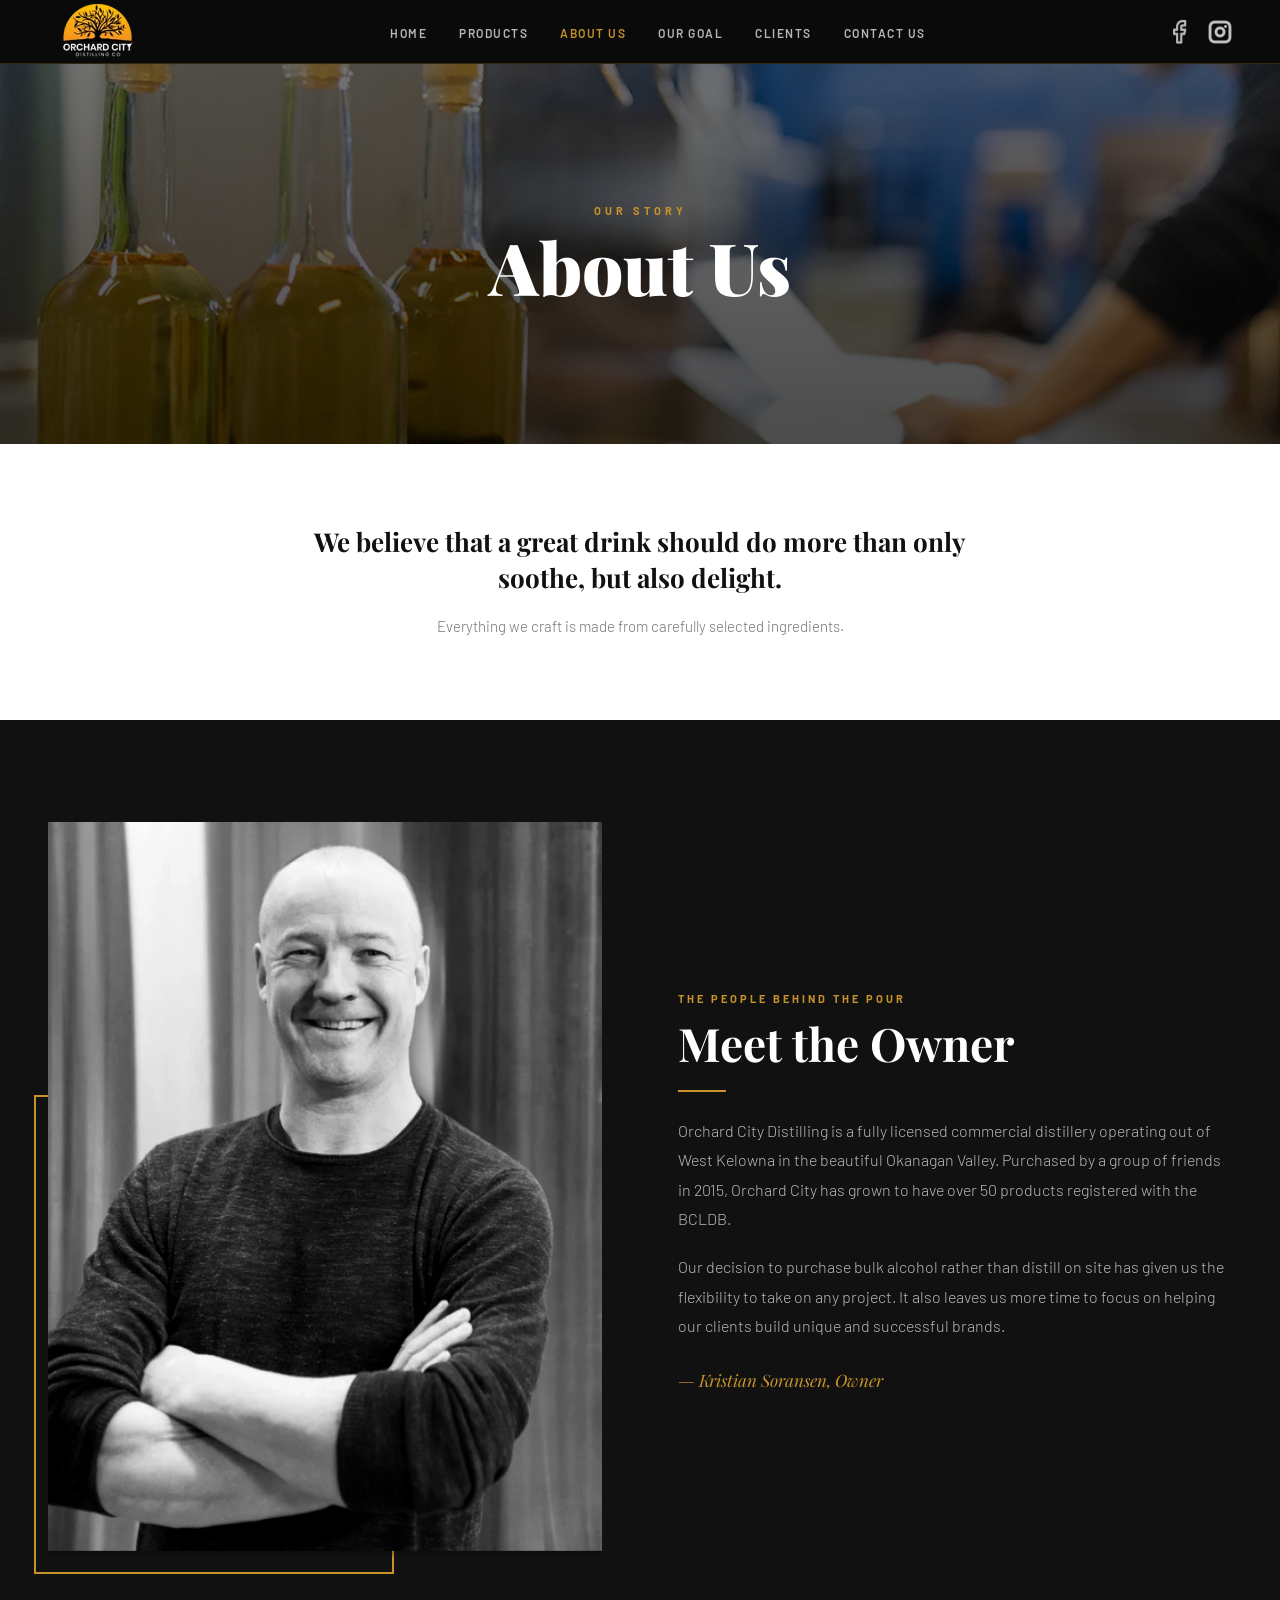
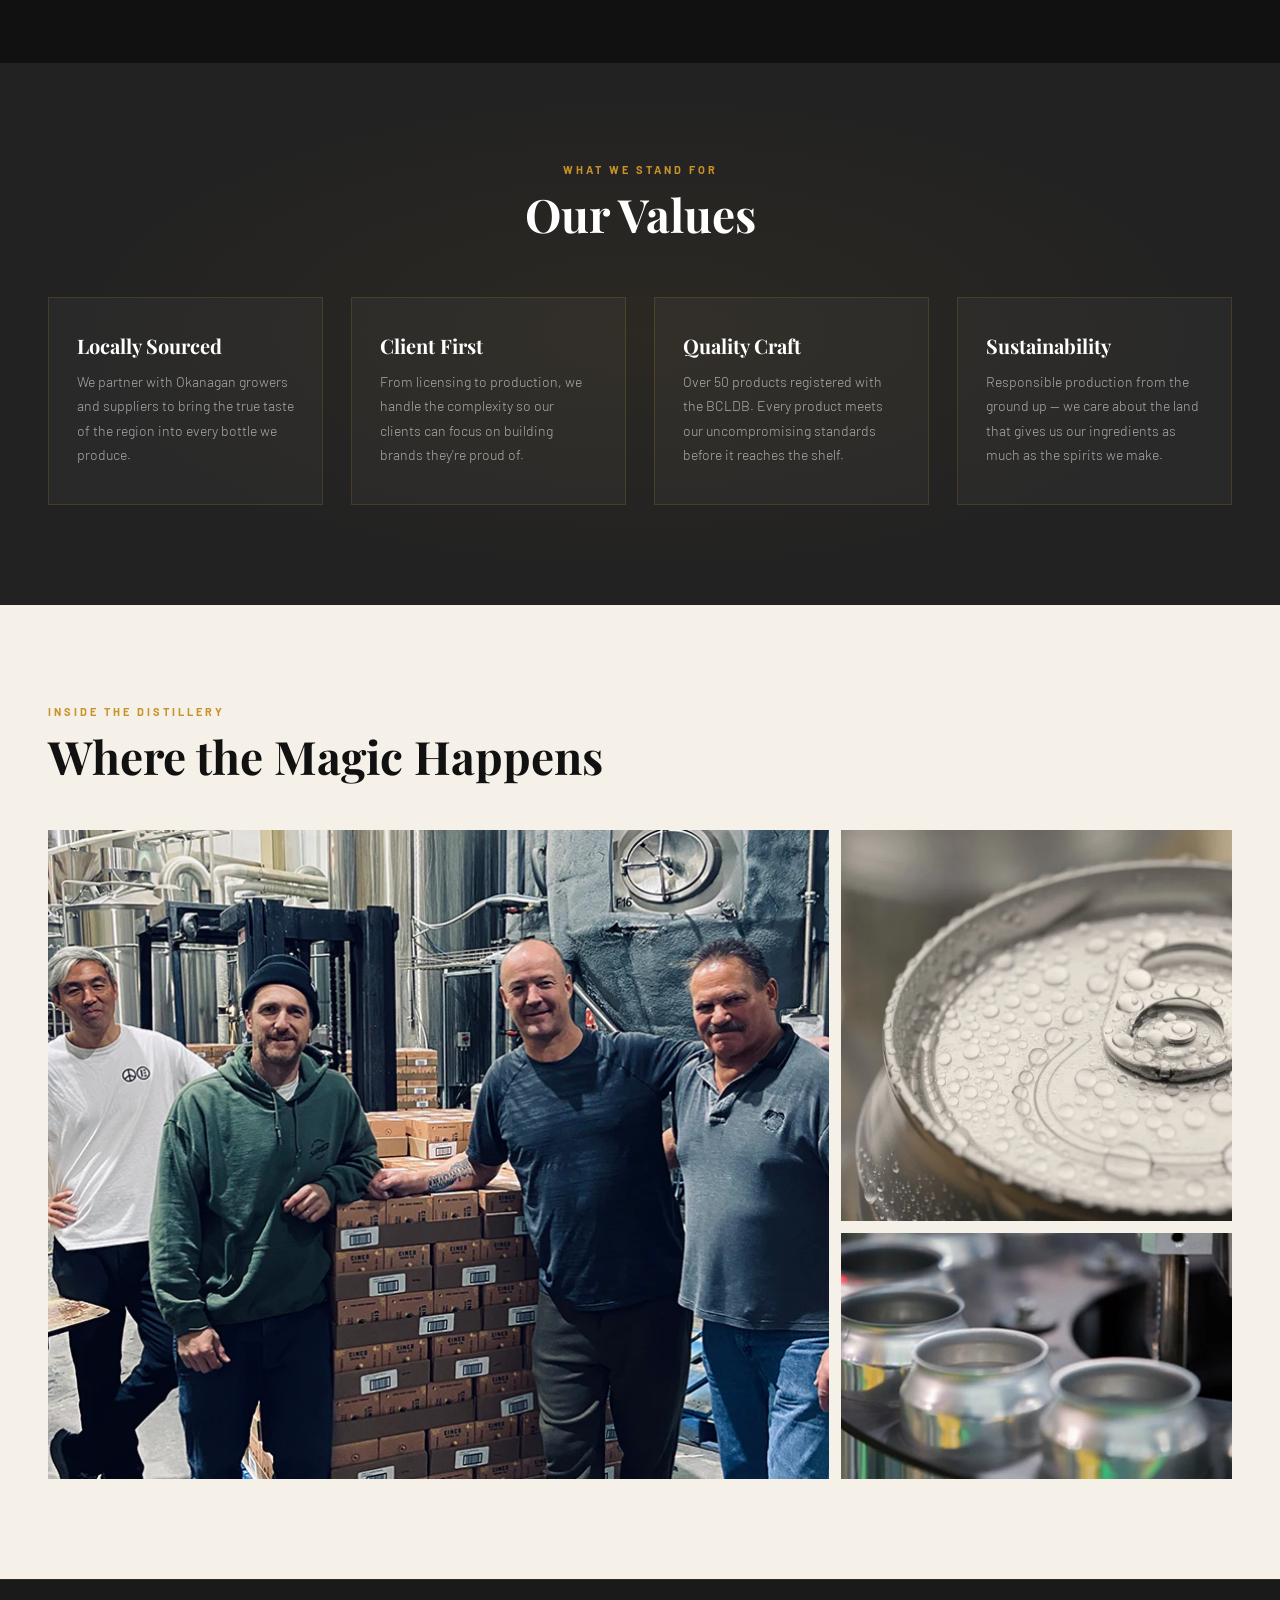
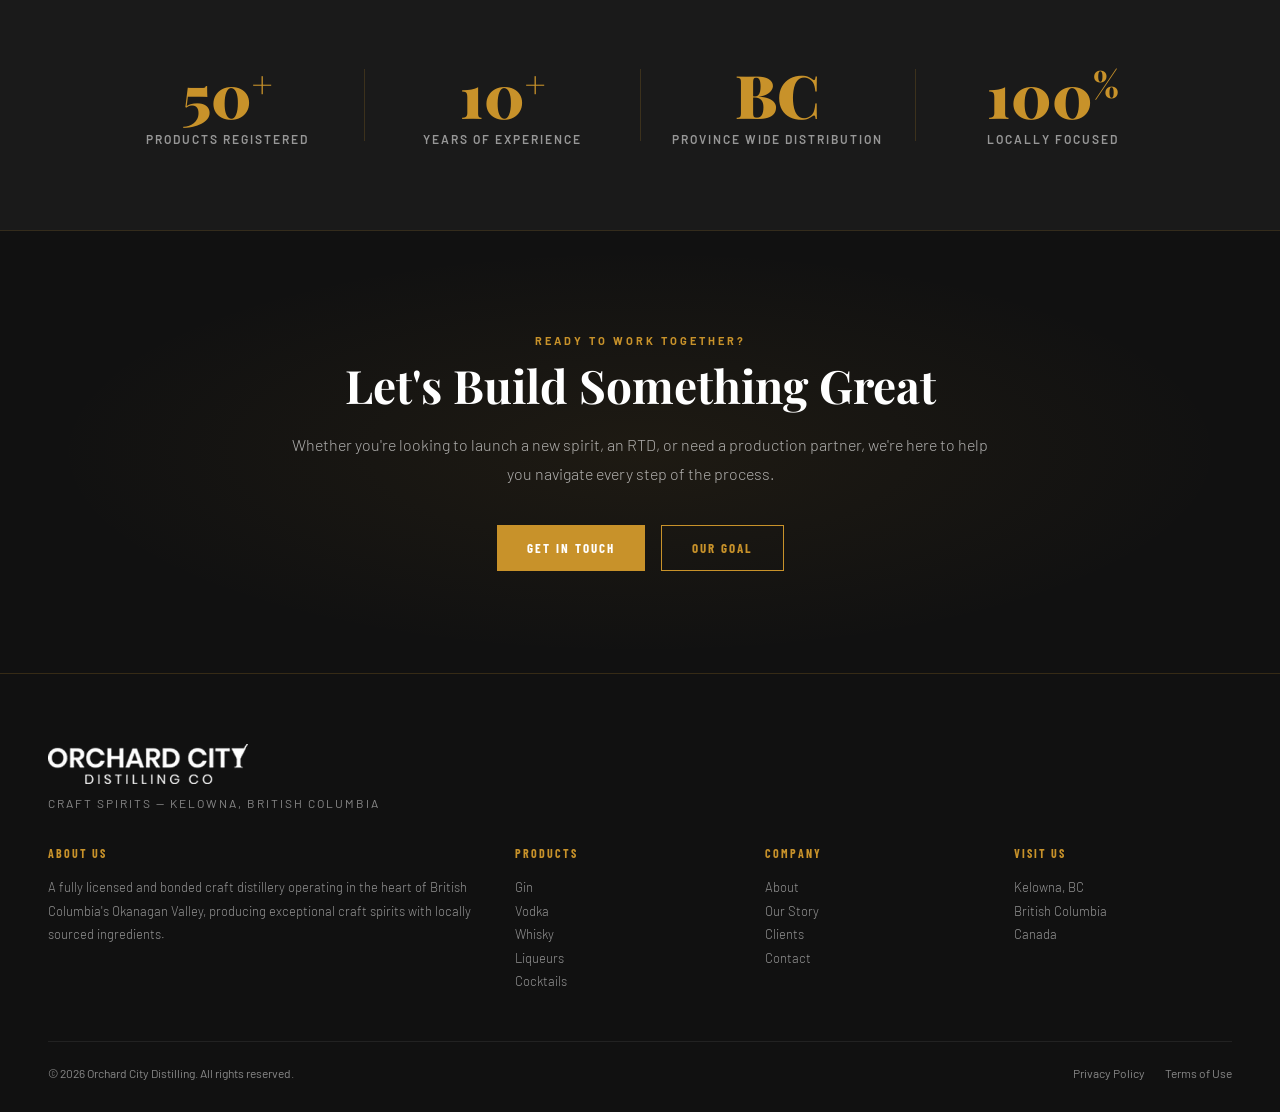
==== aboutus.html @ 1f55a6f0 "lots" ====
<!DOCTYPE html>
<html lang="en">
<head>
  <meta charset="UTF-8" />
  <meta name="viewport" content="width=device-width, initial-scale=1.0"/>
  <title>About Us — Orchard City Distilling</title>
  <link href="https://fonts.googleapis.com/css2?family=Playfair+Display:wght@700;900&family=Barlow:wght@300;400;500;600&family=Barlow+Condensed:wght@600;700&display=swap" rel="stylesheet"/>
  <link rel="stylesheet" href="assets/css/general.css" />
  <link rel="stylesheet" href="assets/css/aboutus.css" />
</head>
<body>

<!-- NAV -->
<nav id="mainNav">
  <a href="index.html" class="nav-logo">
    <img src="assets/images/logo.png" alt="Orchard City Distilling" class="nav-logo-icon"/>
  </a>
  <ul class="nav-links">
    <li><a href="index.html">Home</a></li>
    <li><a href="products.html">Products</a></li>
    <li><a class="current" href="aboutus.html">About Us</a></li>
    <li><a href="ourgoal.html">Our Goal</a></li>
    <li><a href="clients.html">Clients</a></li>
    <li><a href="contact.html">Contact Us</a></li>
  </ul>
  <div class="nav-icons">
    <a href="https://www.facebook.com/orchard.city.distilling11/" class="nav-social">
      <img src="assets/images/facebook.png" alt="Facebook"/>
    </a>
    <a href="https://www.instagram.com/orchardcity.distilling/" class="nav-social">
      <img src="assets/images/instagram.png" alt="Instagram"/>
    </a>
    <button class="hamburger" id="hamburger" aria-label="Menu">
      <span></span><span></span><span></span>
    </button>
  </div>
</nav>

<div class="mobile-menu" id="mobileMenu">
  <a href="index.html">Home</a>
  <a href="products.html">Products</a>
  <a class="current" href="aboutus.html">About Us</a>
  <a href="ourgoal.html">Our Goal</a>
  <a href="clients.html">Clients</a>
  <a href="contact.html">Contact Us</a>
</div>

<!-- ── PAGE HERO BANNER ── -->
<section class="page-hero">
  <div class="page-hero-bg">
    <!-- Replace src with your distillery/bottles background image -->
    <img src="assets/images/aboutus.png" alt="Orchard City Distilling"/>
  </div>
  <div class="page-hero-content">
    <span class="page-hero-tag">Our Story</span>
    <h1 class="page-hero-title">About Us</h1>
  </div>
</section>

<!-- ── INTRO TAGLINE ── -->
<section class="intro-strip">
  <div class="intro-inner reveal">
    <p class="intro-quote">We believe that a great drink should do more than only soothe, but also delight.</p>
    <p class="intro-sub">Everything we craft is made from carefully selected ingredients.</p>
  </div>
</section>

<!-- ── OWNER / STORY ── -->
<section class="owner-section">
  <div class="owner-inner">

    <div class="owner-img-wrap reveal">
      <!-- Replace src with owner/team photo (black & white works great) -->
      <img src="assets/images/kristian.png" alt="Kristian Soransen, Owner"/>
      <div class="owner-img-accent"></div>
    </div>

    <div class="owner-content reveal reveal-delay-1">
      <span class="section-tag">The People Behind the Pour</span>
      <h2 class="section-title light">Meet the Owner</h2>
      <div class="gold-rule"></div>
      <p class="owner-body">
        Orchard City Distilling is a fully licensed commercial distillery operating out of West Kelowna in the beautiful Okanagan Valley. Purchased by a group of friends in 2015, Orchard City has grown to have over 50 products registered with the BCLDB.
      </p>
      <p class="owner-body">
        Our decision to purchase bulk alcohol rather than distill on site has given us the flexibility to take on any project. It also leaves us more time to focus on helping our clients build unique and successful brands.
      </p>
      <p class="owner-sig">— Kristian Soransen, Owner</p>
    </div>

  </div>
</section>

<!-- ── VALUES STRIP ── -->
<section class="values-section">
  <div class="values-inner">
    <div class="values-header reveal">
      <span class="section-tag" style="text-align:center;display:block;">What We Stand For</span>
      <h2 class="section-title light" style="text-align:center;">Our Values</h2>
    </div>
    <div class="values-grid">

      <div class="value-card reveal">
        <h3 class="value-title">Locally Sourced</h3>
        <p class="value-body">We partner with Okanagan growers and suppliers to bring the true taste of the region into every bottle we produce.</p>
      </div>

      <div class="value-card reveal reveal-delay-1">
        <h3 class="value-title">Client First</h3>
        <p class="value-body">From licensing to production, we handle the complexity so our clients can focus on building brands they're proud of.</p>
      </div>

      <div class="value-card reveal reveal-delay-2">
        <h3 class="value-title">Quality Craft</h3>
        <p class="value-body">Over 50 products registered with the BCLDB. Every product meets our uncompromising standards before it reaches the shelf.</p>
      </div>

      <div class="value-card reveal reveal-delay-3">
        <h3 class="value-title">Sustainability</h3>
        <p class="value-body">Responsible production from the ground up — we care about the land that gives us our ingredients as much as the spirits we make.</p>
      </div>

    </div>
  </div>
</section>

<!-- ── DISTILLERY IMAGES ── -->
<section class="gallery-section">
  <div class="gallery-inner">
    <div class="gallery-header reveal">
      <span class="section-tag">Inside the Distillery</span>
      <h2 class="section-title dark">Where the Magic Happens</h2>
    </div>
    <div class="gallery-grid">
      <!-- Replace each src="" with your distillery photos -->
      <div class="gallery-item gallery-item--wide reveal">
        <img src="assets/images/group.png" alt="Distillery interior"/>
      </div>
      <div class="gallery-item reveal reveal-delay-1">
        <img src="assets/images/canwater.png" alt="Craft spirits production"/>
      </div>
      <div class="gallery-item reveal reveal-delay-2">
        <img src="assets/images/cans.png" alt="Okanagan ingredients"/>
      </div>
    </div>
  </div>
</section>

<!-- ── STATS BAR ── -->
<section class="stats-bar">
  <div class="stats-bar-inner">
    <div class="stat-block reveal">
      <span class="stat-num">50<span class="stat-plus">+</span></span>
      <span class="stat-label">Products Registered</span>
    </div>
    <div class="stat-divider"></div>
    <div class="stat-block reveal reveal-delay-1">
      <span class="stat-num">10<span class="stat-plus">+</span></span>
      <span class="stat-label">Years of Experience</span>
    </div>
    <div class="stat-divider"></div>
    <div class="stat-block reveal reveal-delay-2">
      <span class="stat-num">BC</span>
      <span class="stat-label">Province Wide Distribution</span>
    </div>
    <div class="stat-divider"></div>
    <div class="stat-block reveal reveal-delay-3">
      <span class="stat-num">100<span class="stat-plus">%</span></span>
      <span class="stat-label">Locally Focused</span>
    </div>
  </div>
</section>

<!-- ── CTA ── -->
<section class="about-cta">
  <div class="about-cta-inner reveal">
    <span class="section-tag" style="text-align:center;display:block;">Ready to Work Together?</span>
    <h2 class="section-title light" style="text-align:center;">Let's Build Something Great</h2>
    <p class="cta-body">Whether you're looking to launch a new spirit, an RTD, or need a production partner, we're here to help you navigate every step of the process.</p>
    <div class="cta-buttons">
      <a href="contact.html" class="btn btn-gold">Get In Touch</a>
      <a href="ourgoal.html" class="btn btn-outline">Our Goal</a>
    </div>
  </div>
</section>

<!-- FOOTER -->
<footer>
  <div class="footer-inner">
    <div class="footer-logo-wrap">
      <img src="assets/images/footerlogo.png" alt="Orchard City Distilling" class="footer-logo"/>
    </div>
    <div class="footer-tagline">Craft Spirits — Kelowna, British Columbia</div>
    <div class="footer-grid">
      <div class="footer-col">
        <h4>About Us</h4>
        <p>A fully licensed and bonded craft distillery operating in the heart of British Columbia's Okanagan Valley, producing exceptional craft spirits with locally sourced ingredients.</p>
      </div>
      <div class="footer-col">
        <h4>Products</h4>
        <a href="#">Gin</a>
        <a href="#">Vodka</a>
        <a href="#">Whisky</a>
        <a href="#">Liqueurs</a>
        <a href="#">Cocktails</a>
      </div>
      <div class="footer-col">
        <h4>Company</h4>
        <a href="aboutus.html">About</a>
        <a href="ourgoal.html">Our Story</a>
        <a href="clients.html">Clients</a>
        <a href="contact.html">Contact</a>
      </div>
      <div class="footer-col">
        <h4>Visit Us</h4>
        <p>Kelowna, BC<br>British Columbia<br>Canada</p>
      </div>
    </div>
    <div class="footer-bottom">
      <p>&copy; 2026 Orchard City Distilling. All rights reserved.</p>
      <div class="footer-bottom-links">
        <a href="#">Privacy Policy</a>
        <a href="#">Terms of Use</a>
      </div>
    </div>
  </div>
</footer>

<script src="assets/js/general.js"></script>
</body>
</html>
---- assets/css/general.css ----
/* ===========================================
   global.css
   Shared nav, footer, and base styles.
   Include on every page alongside the
   page-specific stylesheet.
=========================================== */

*, *::before, *::after { box-sizing: border-box; margin: 0; padding: 0; }

:root {
  --gold: #C8922A;
  --gold-light: #E2A83C;
  --dark: #111111;
  --dark2: #1a1a1a;
  --dark3: #222222;
  --off-white: #f5f0e8;
  --white: #ffffff;
  --text-muted: #888;
  --nav-h: 64px;
}



html { scroll-behavior: smooth; }

body {
  font-family: 'Barlow', sans-serif;
  background: var(--dark);
  color: var(--white);
  overflow-x: hidden;
}

/* ─────────────────────────────────────────
   NAV
───────────────────────────────────────── */

nav {
  position: fixed;
  top: 0; left: 0; right: 0;
  z-index: 1000;
  height: var(--nav-h);
  background: transparent;
  backdrop-filter: blur(0px);
  -webkit-backdrop-filter: blur(0px);
  border-bottom: 1px solid transparent;
  display: flex;
  align-items: center;
  justify-content: space-between;
  padding: 0 clamp(16px, 4vw, 48px);
  transition: background 0.4s ease, border-color 0.4s ease, backdrop-filter 0.4s ease;
}

nav.scrolled {
  background: rgba(10, 10, 10, 1);
  backdrop-filter: blur(10px);
  -webkit-backdrop-filter: blur(10px);
  border-bottom: 1px solid rgba(200, 146, 42, 0.2);
}

/* Nav gets frosted glass when menu is open (on hero) */
nav.menu-open:not(.scrolled) {
  background: rgba(10, 10, 10, 0.55);
  backdrop-filter: blur(12px);
  -webkit-backdrop-filter: blur(12px);
  border-bottom: 1px solid rgba(200, 146, 42, 0.15);
}

.nav-logo {
  display: flex;
  align-items: center;
  text-decoration: none;
  flex-shrink: 0;
}

.nav-logo-icon {
  width: clamp(60px, 10vw, 100px);
  height: auto;
  display: block;
  object-fit: contain;
}

.nav-links {
  display: flex;
  align-items: center;
  gap: clamp(14px, 2.5vw, 36px);
  list-style: none;
}

.nav-links a {
  text-decoration: none;
  color: rgba(255, 255, 255, 0.7);
  font-size: clamp(10px, 1.1vw, 12px);
  font-weight: 600;
  letter-spacing: 1.5px;
  text-transform: uppercase;
  transition: color 0.2s;
  white-space: nowrap;
}



.nav-links a:hover { color: var(--gold); }

.nav-links .current{
  color: #f3b137;
}

.mobile-menu .current{
  color: #f3b137;
}




.nav-icons {
  display: flex;
  align-items: center;
  gap: clamp(8px, 1.5vw, 16px);
  flex-shrink: 0;
}

.nav-social img {
  width: clamp(18px, 2.5vw, 24px);
  height: clamp(18px, 2.5vw, 24px);
  object-fit: contain;
  display: block;
  opacity: 0.75;
  transition: opacity 0.2s;
}

.nav-social:hover img { opacity: 1; }

.hamburger {
  display: none;
  flex-direction: column;
  gap: 5px;
  background: none;
  border: none;
  cursor: pointer;
  padding: 4px;
}

.hamburger span {
  display: block;
  width: 24px;
  height: 2px;
  background: var(--white);
  transition: transform 0.3s ease, opacity 0.3s ease;
  transform-origin: center;
}

/* Animate hamburger → X when menu is open */
.hamburger.open span:nth-child(1) { transform: translateY(7px) rotate(45deg); }
.hamburger.open span:nth-child(2) { opacity: 0; transform: scaleX(0); }
.hamburger.open span:nth-child(3) { transform: translateY(-7px) rotate(-45deg); }


/* ─────────────────────────────────────────
   MOBILE MENU
───────────────────────────────────────── */
.mobile-menu {
  display: none;
  position: fixed;
  top: var(--nav-h);
  left: 0; right: 0;
  background: rgba(10, 10, 10, 0.45);
  backdrop-filter: blur(12px);
  -webkit-backdrop-filter: blur(12px);
  padding: 20px 24px;
  z-index: 999;
  border-bottom: 1px solid rgba(200, 146, 42, 0.15);
  flex-direction: column;
  gap: 4px;
  transition: background 0.4s ease, border-color 0.4s ease;
}

.mobile-menu.open { display: flex; }

.mobile-menu.scrolled {
  background: rgba(10, 10, 10, 0.97);
  border-bottom: 1px solid rgba(200, 146, 42, 0.2);
}

.mobile-menu a {
  text-decoration: none;
  color: rgba(255, 255, 255, 0.85);
  font-size: 13px;
  font-weight: 600;
  letter-spacing: 1.8px;
  text-transform: uppercase;
  padding: 12px 0;
  border-bottom: 1px solid rgba(255, 255, 255, 0.07);
  transition: color 0.2s;
}

.mobile-menu a:last-child { border-bottom: none; }
.mobile-menu a:hover { color: var(--gold); }

/* ─────────────────────────────────────────
   FOOTER
───────────────────────────────────────── */
footer {
  background: var(--dark);
  border-top: 1px solid rgba(200, 146, 42, 0.2);
  padding: clamp(40px, 6vw, 70px) clamp(16px, 4vw, 48px) clamp(20px, 3vw, 32px);
}

.footer-inner {
  max-width: 1200px;
  margin: 0 auto;
}

.footer-logo-wrap {
  margin-bottom: 12px;
}

.footer-logo {
  width: clamp(100px, 18vw, 200px);
  height: auto;
  object-fit: contain;
  display: block;
  filter: brightness(1.1);
}

.footer-tagline {
  font-size: 12px;
  color: var(--text-muted);
  letter-spacing: 2px;
  text-transform: uppercase;
  margin-bottom: 36px;
}

.footer-grid {
  display: grid;
  grid-template-columns: 2fr 1fr 1fr 1fr;
  gap: 32px;
  margin-bottom: 48px;
}

.footer-col h4 {
  font-family: 'Barlow Condensed', sans-serif;
  font-size: 12px;
  font-weight: 700;
  letter-spacing: 2px;
  text-transform: uppercase;
  color: var(--gold);
  margin-bottom: 16px;
}

.footer-col p,
.footer-col a {
  font-size: 13px;
  font-weight: 300;
  color: rgba(255, 255, 255, 0.55);
  line-height: 1.8;
  text-decoration: none;
  display: block;
  transition: color 0.2s;
}

.footer-col a:hover { color: var(--gold); }

.footer-bottom {
  border-top: 1px solid rgba(255, 255, 255, 0.07);
  padding-top: 24px;
  display: flex;
  align-items: center;
  justify-content: space-between;
  gap: 16px;
  flex-wrap: wrap;
}

.footer-bottom p {
  font-size: 12px;
  color: var(--text-muted);
}

.footer-bottom-links {
  display: flex;
  gap: 20px;
}

.footer-bottom-links a {
  font-size: 12px;
  color: var(--text-muted);
  text-decoration: none;
  transition: color 0.2s;
}

.footer-bottom-links a:hover { color: var(--gold); }

/* ─────────────────────────────────────────
   RESPONSIVE — NAV & FOOTER
───────────────────────────────────────── */
@media (max-width: 900px) {
  .nav-links  { display: none; }
  .hamburger  { display: flex; }
  .footer-grid { grid-template-columns: 1fr 1fr; }
}

@media (max-width: 600px) {
  .footer-grid { grid-template-columns: 1fr; }
  .footer-bottom {
    flex-direction: column;
    align-items: flex-start;
    gap: 10px;
  }
}

@media (max-width: 380px) {
  :root { --nav-h: 56px; }
}
---- assets/css/aboutus.css ----
/* ===========================================
   aboutus.css
   Styles specific to the About Us page.
   Requires global.css to be loaded first.
=========================================== */

/* ─────────────────────────────────────────
   SHARED UTILITIES (reused across pages)
───────────────────────────────────────── */
.section-tag {
  font-size: 11px;
  font-weight: 700;
  letter-spacing: 3px;
  text-transform: uppercase;
  color: var(--gold);
  margin-bottom: 12px;
  display: block;
}

.section-title {
  font-family: 'Playfair Display', serif;
  font-size: clamp(28px, 4vw, 46px);
  font-weight: 700;
  line-height: 1.15;
  margin-bottom: 20px;
}

.section-title.light { color: var(--white); }
.section-title.dark  { color: var(--dark); }

.gold-rule {
  width: 48px;
  height: 2px;
  background: var(--gold);
  margin-bottom: 24px;
}

.btn {
  display: inline-flex;
  align-items: center;
  gap: 10px;
  padding: clamp(11px, 1.5vw, 14px) clamp(20px, 3vw, 30px);
  font-family: 'Barlow Condensed', sans-serif;
  font-size: clamp(11px, 1.3vw, 13px);
  font-weight: 700;
  letter-spacing: 2px;
  text-transform: uppercase;
  text-decoration: none;
  cursor: pointer;
  border: none;
  transition: all 0.25s;
  white-space: nowrap;
}

.btn-gold {
  background: var(--gold);
  color: var(--white);
}

.btn-gold:hover {
  background: var(--gold-light);
  transform: translateY(-2px);
  box-shadow: 0 8px 24px rgba(200, 146, 42, 0.35);
}

.btn-outline {
  background: transparent;
  color: var(--gold);
  border: 1.5px solid var(--gold);
}

.btn-outline:hover {
  background: var(--gold);
  color: var(--dark);
}

/* ─────────────────────────────────────────
   REVEAL ANIMATION
───────────────────────────────────────── */
.reveal {
  opacity: 0;
  transform: translateY(28px);
  transition: opacity 0.65s ease, transform 0.65s ease;
}

.reveal.visible {
  opacity: 1;
  transform: none;
}

.reveal-delay-1 { transition-delay: 0.1s; }
.reveal-delay-2 { transition-delay: 0.2s; }
.reveal-delay-3 { transition-delay: 0.3s; }

/* ─────────────────────────────────────────
   NAV ACTIVE STATE (inner pages are solid)
───────────────────────────────────────── */
.nav-links a.current {
  color: var(--gold);
}

/* ─────────────────────────────────────────
   PAGE HERO BANNER
───────────────────────────────────────── */
.page-hero {
  position: relative;
  height: clamp(220px, 30vw, 380px);
  margin-top: var(--nav-h);
  overflow: hidden;
  display: flex;
  align-items: center;
  justify-content: center;
  background: var(--dark2);
}

.page-hero-bg {
  position: absolute;
  inset: 0;
}

.page-hero-bg img {
  width: 100%;
  height: 100%;
  object-fit: cover;
  object-position: center;
  display: block;
}

/* Dark overlay — matches hero aesthetic on index */
.page-hero-bg::after {
  content: '';
  position: absolute;
  inset: 0;
  background: linear-gradient(
    180deg,
    rgba(0, 0, 0, 0.55) 0%,
    rgba(0, 0, 0, 0.70) 100%
  );
}

.page-hero-content {
  position: relative;
  z-index: 2;
  text-align: center;
  padding: 0 clamp(16px, 4vw, 48px);
}

.page-hero-tag {
  display: block;
  font-size: 11px;
  font-weight: 700;
  letter-spacing: 4px;
  text-transform: uppercase;
  color: var(--gold);
  margin-bottom: 12px;
}

.page-hero-title {
  font-family: 'Playfair Display', serif;
  font-size: clamp(36px, 6vw, 72px);
  font-weight: 900;
  color: var(--white);
  line-height: 1.05;
}

/* ─────────────────────────────────────────
   INTRO STRIP
───────────────────────────────────────── */
.intro-strip {
  background: var(--white);
  padding: clamp(48px, 7vw, 80px) clamp(16px, 4vw, 48px);
}

.intro-inner {
  max-width: 720px;
  margin: 0 auto;
  text-align: center;
}

.intro-quote {
  font-family: 'Playfair Display', serif;
  font-size: clamp(18px, 2.5vw, 26px);
  font-weight: 700;
  color: var(--dark);
  line-height: 1.4;
  margin-bottom: 16px;
}

.intro-sub {
  font-size: clamp(13px, 1.5vw, 15px);
  font-weight: 300;
  color: rgba(0, 0, 0, 0.55);
  line-height: 1.8;
}

/* ─────────────────────────────────────────
   OWNER / STORY SECTION
───────────────────────────────────────── */
.owner-section {
  background: var(--dark);
  padding: clamp(60px, 8vw, 110px) clamp(16px, 4vw, 48px);
}

.owner-inner {
  max-width: 1200px;
  margin: 0 auto;
  display: grid;
  grid-template-columns: 1fr 1fr;
  gap: clamp(40px, 6vw, 100px);
  align-items: center;
}

/* Image with decorative gold offset border */
.owner-img-wrap {
  position: relative;
}

.owner-img-wrap img {
  width: 100%;
  aspect-ratio: 3 / 4;
  object-fit: cover;
  object-position: top center;
  display: block;
  /* Subtle desaturation to match the B&W reference */
  filter: grayscale(30%) contrast(1.05);
  position: relative;
  z-index: 1;
}

/* Gold decorative border offset behind image */
.owner-img-accent {
  position: absolute;
  bottom: -14px;
  left: -14px;
  width: 65%;
  height: 65%;
  border: 2px solid var(--gold);
  z-index: 0;
}

.owner-content {
  color: var(--white);
}

.owner-body {
  font-size: clamp(14px, 1.5vw, 16px);
  font-weight: 300;
  line-height: 1.85;
  color: rgba(255, 255, 255, 0.7);
  margin-bottom: 18px;
}

.owner-sig {
  font-family: 'Playfair Display', serif;
  font-size: clamp(14px, 1.6vw, 17px);
  font-style: italic;
  color: var(--gold);
  margin-top: 28px;
}

/* ─────────────────────────────────────────
   VALUES SECTION
───────────────────────────────────────── */
.values-section {
  background: var(--dark3);
  padding: clamp(60px, 8vw, 100px) clamp(16px, 4vw, 48px);
  position: relative;
  overflow: hidden;
}

.values-section::before {
  content: '';
  position: absolute;
  inset: 0;
  background: radial-gradient(ellipse at center, rgba(200, 146, 42, 0.06) 0%, transparent 65%);
  pointer-events: none;
}

.values-inner {
  max-width: 1200px;
  margin: 0 auto;
  position: relative;
  z-index: 1;
}

.values-header {
  margin-bottom: clamp(36px, 5vw, 56px);
}

.values-grid {
  display: grid;
  grid-template-columns: repeat(4, 1fr);
  gap: clamp(16px, 2.5vw, 28px);
}

.value-card {
  background: rgba(255, 255, 255, 0.03);
  border: 1px solid rgba(200, 146, 42, 0.18);
  padding: clamp(24px, 3vw, 36px) clamp(20px, 2.5vw, 28px);
  transition: border-color 0.3s, background 0.3s, transform 0.3s;
}

.value-card:hover {
  border-color: var(--gold);
  background: rgba(200, 146, 42, 0.05);
  transform: translateY(-4px);
}

.value-icon {
  font-size: clamp(28px, 3.5vw, 36px);
  margin-bottom: 16px;
  display: block;
}

.value-title {
  font-family: 'Playfair Display', serif;
  font-size: clamp(16px, 1.8vw, 20px);
  font-weight: 700;
  color: var(--white);
  margin-bottom: 12px;
  line-height: 1.2;
}

.value-body {
  font-size: clamp(12px, 1.3vw, 14px);
  font-weight: 300;
  color: rgba(255, 255, 255, 0.6);
  line-height: 1.75;
}

/* ─────────────────────────────────────────
   GALLERY SECTION
───────────────────────────────────────── */
.gallery-section {
  background: var(--off-white);
  padding: clamp(60px, 8vw, 100px) clamp(16px, 4vw, 48px);
}

.gallery-inner {
  max-width: 1200px;
  margin: 0 auto;
}

.gallery-header {
  margin-bottom: clamp(32px, 4vw, 48px);
}

.gallery-grid {
  display: grid;
  grid-template-columns: 2fr 1fr;
  grid-template-rows: auto auto;
  gap: 12px;
}

/* Wide image spans both rows on the left */
.gallery-item--wide {
  grid-row: 1 / 3;
}

.gallery-item {
  overflow: hidden;
  background: #c8b89a;
}

.gallery-item img {
  width: 100%;
  height: 100%;
  object-fit: cover;
  display: block;
  transition: transform 0.5s ease;
  min-height: 200px;
}

.gallery-item--wide img { min-height: 400px; }

.gallery-item:hover img {
  transform: scale(1.03);
}

/* ─────────────────────────────────────────
   STATS BAR
───────────────────────────────────────── */
.stats-bar {
  background: var(--dark2);
  border-top: 1px solid rgba(200, 146, 42, 0.15);
  border-bottom: 1px solid rgba(200, 146, 42, 0.15);
  padding: clamp(36px, 5vw, 60px) clamp(16px, 4vw, 48px);
}

.stats-bar-inner {
  max-width: 1100px;
  margin: 0 auto;
  display: flex;
  align-items: center;
  justify-content: center;
  gap: 0;
  flex-wrap: wrap;
}

.stat-block {
  flex: 1;
  min-width: 140px;
  text-align: center;
  padding: clamp(16px, 2.5vw, 24px) clamp(12px, 2vw, 20px);
  display: flex;
  flex-direction: column;
  align-items: center;
  gap: 8px;
}

.stat-num {
  font-family: 'Playfair Display', serif;
  font-size: clamp(36px, 5vw, 60px);
  font-weight: 900;
  color: var(--gold);
  line-height: 1;
}

.stat-plus {
  font-size: 0.6em;
  vertical-align: super;
}

.stat-label {
  font-size: clamp(10px, 1.2vw, 12px);
  font-weight: 600;
  letter-spacing: 2px;
  text-transform: uppercase;
  color: rgba(255, 255, 255, 0.55);
}

.stat-divider {
  width: 1px;
  height: clamp(48px, 6vw, 72px);
  background: rgba(200, 146, 42, 0.2);
  flex-shrink: 0;
}

/* ─────────────────────────────────────────
   CTA SECTION
───────────────────────────────────────── */
.about-cta {
  background: var(--dark);
  padding: clamp(60px, 8vw, 110px) clamp(16px, 4vw, 48px);
  position: relative;
  overflow: hidden;
}

.about-cta::before {
  content: '';
  position: absolute;
  inset: 0;
  background: radial-gradient(ellipse at center, rgba(200, 146, 42, 0.07) 0%, transparent 65%);
  pointer-events: none;
}

.about-cta-inner {
  max-width: 700px;
  margin: 0 auto;
  text-align: center;
  position: relative;
  z-index: 1;
}

.cta-body {
  font-size: clamp(14px, 1.5vw, 16px);
  font-weight: 300;
  line-height: 1.8;
  color: rgba(255, 255, 255, 0.65);
  margin-bottom: 36px;
  margin-top: 8px;
}

.cta-buttons {
  display: flex;
  gap: 16px;
  justify-content: center;
  flex-wrap: wrap;
}

/* ─────────────────────────────────────────
   RESPONSIVE
───────────────────────────────────────── */
@media (max-width: 900px) {
  .owner-inner {
    grid-template-columns: 1fr;
    gap: 48px;
  }

  .owner-img-wrap {
    max-width: 480px;
    margin: 0 auto;
  }

  .values-grid {
    grid-template-columns: repeat(2, 1fr);
  }

  .gallery-grid {
    grid-template-columns: 1fr;
    grid-template-rows: auto;
  }

  .gallery-item--wide {
    grid-row: auto;
  }

  .gallery-item--wide img { min-height: 280px; }

  .stats-bar-inner { gap: 0; }
  .stat-divider { display: none; }
  .stat-block { border-bottom: 1px solid rgba(200, 146, 42, 0.12); }
  .stat-block:last-child { border-bottom: none; }
}

@media (max-width: 600px) {
  .values-grid { grid-template-columns: 1fr; }

  .stats-bar-inner {
    flex-direction: column;
    width: 100%;
  }

  .stat-block { width: 100%; }

  .cta-buttons { flex-direction: column; align-items: center; }
}

@media (max-width: 380px) {
  .page-hero-title { font-size: 30px; }
  .intro-quote     { font-size: 17px; }
}
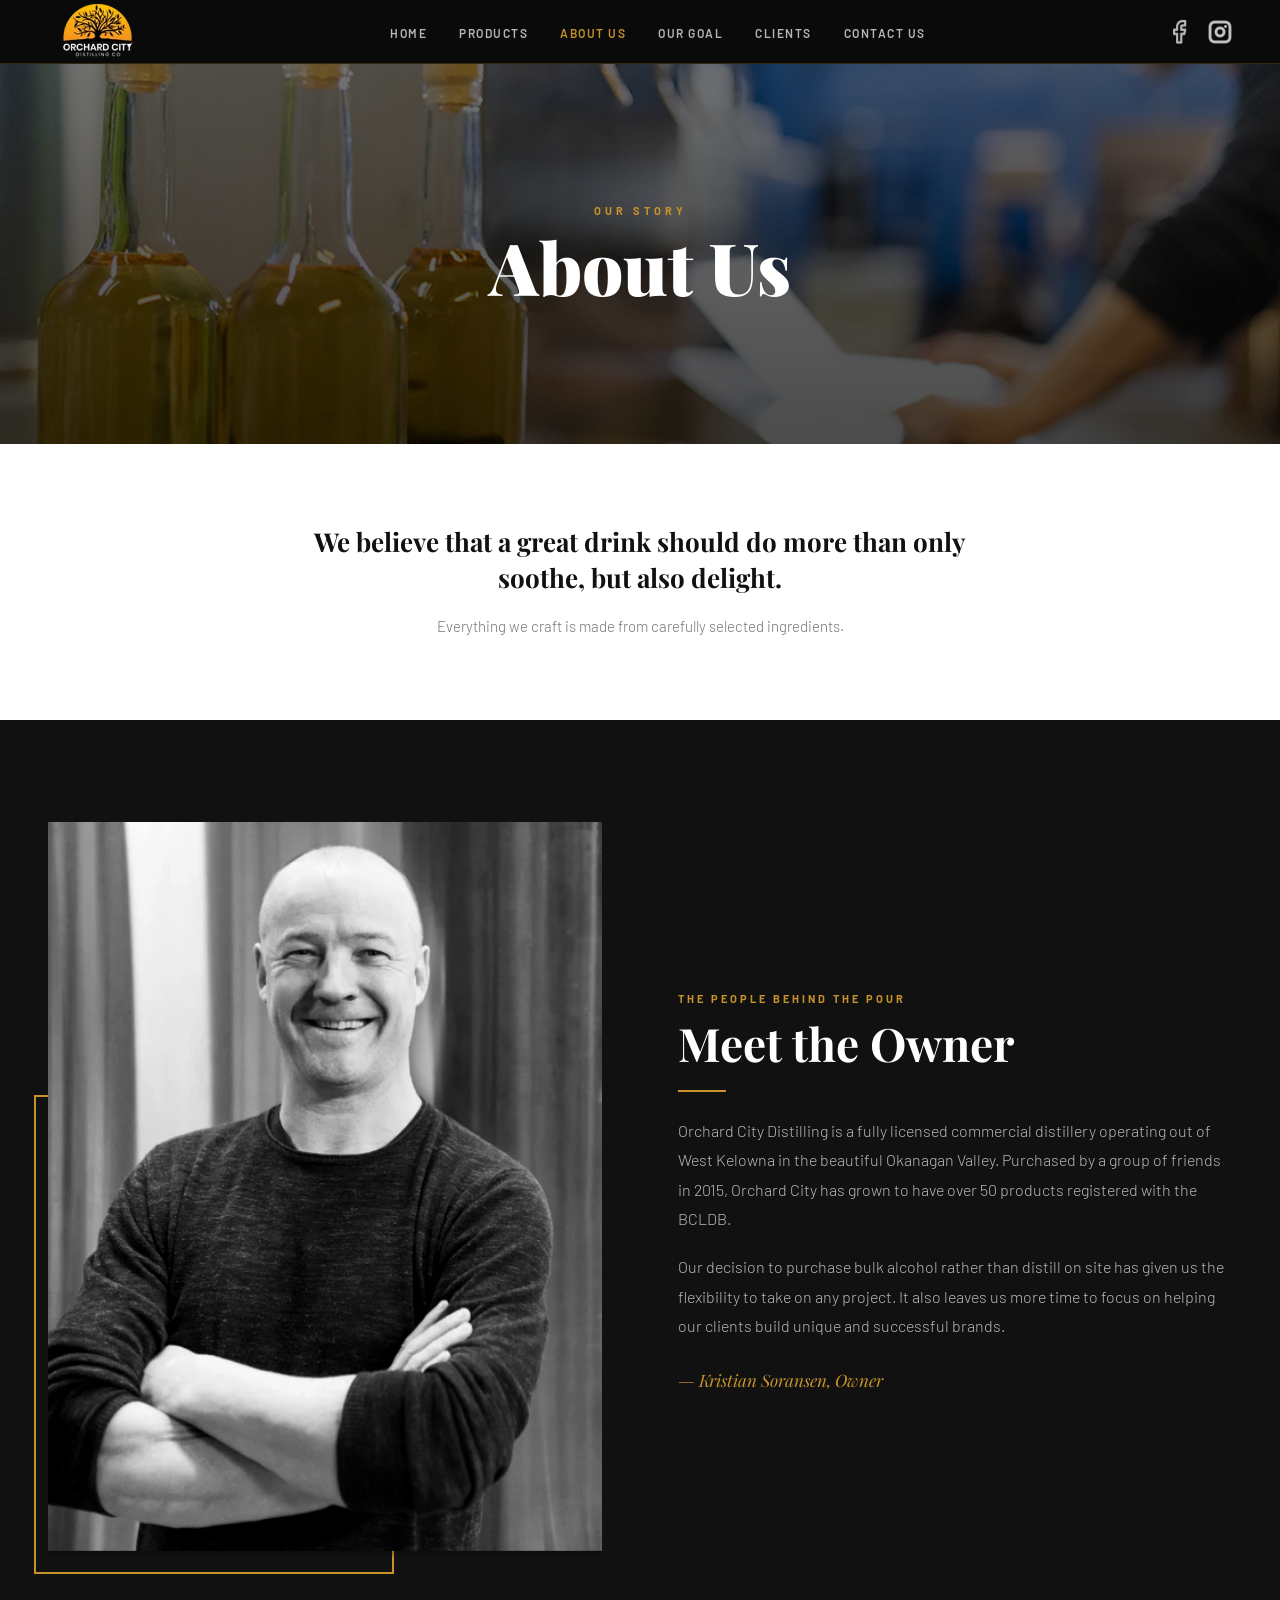
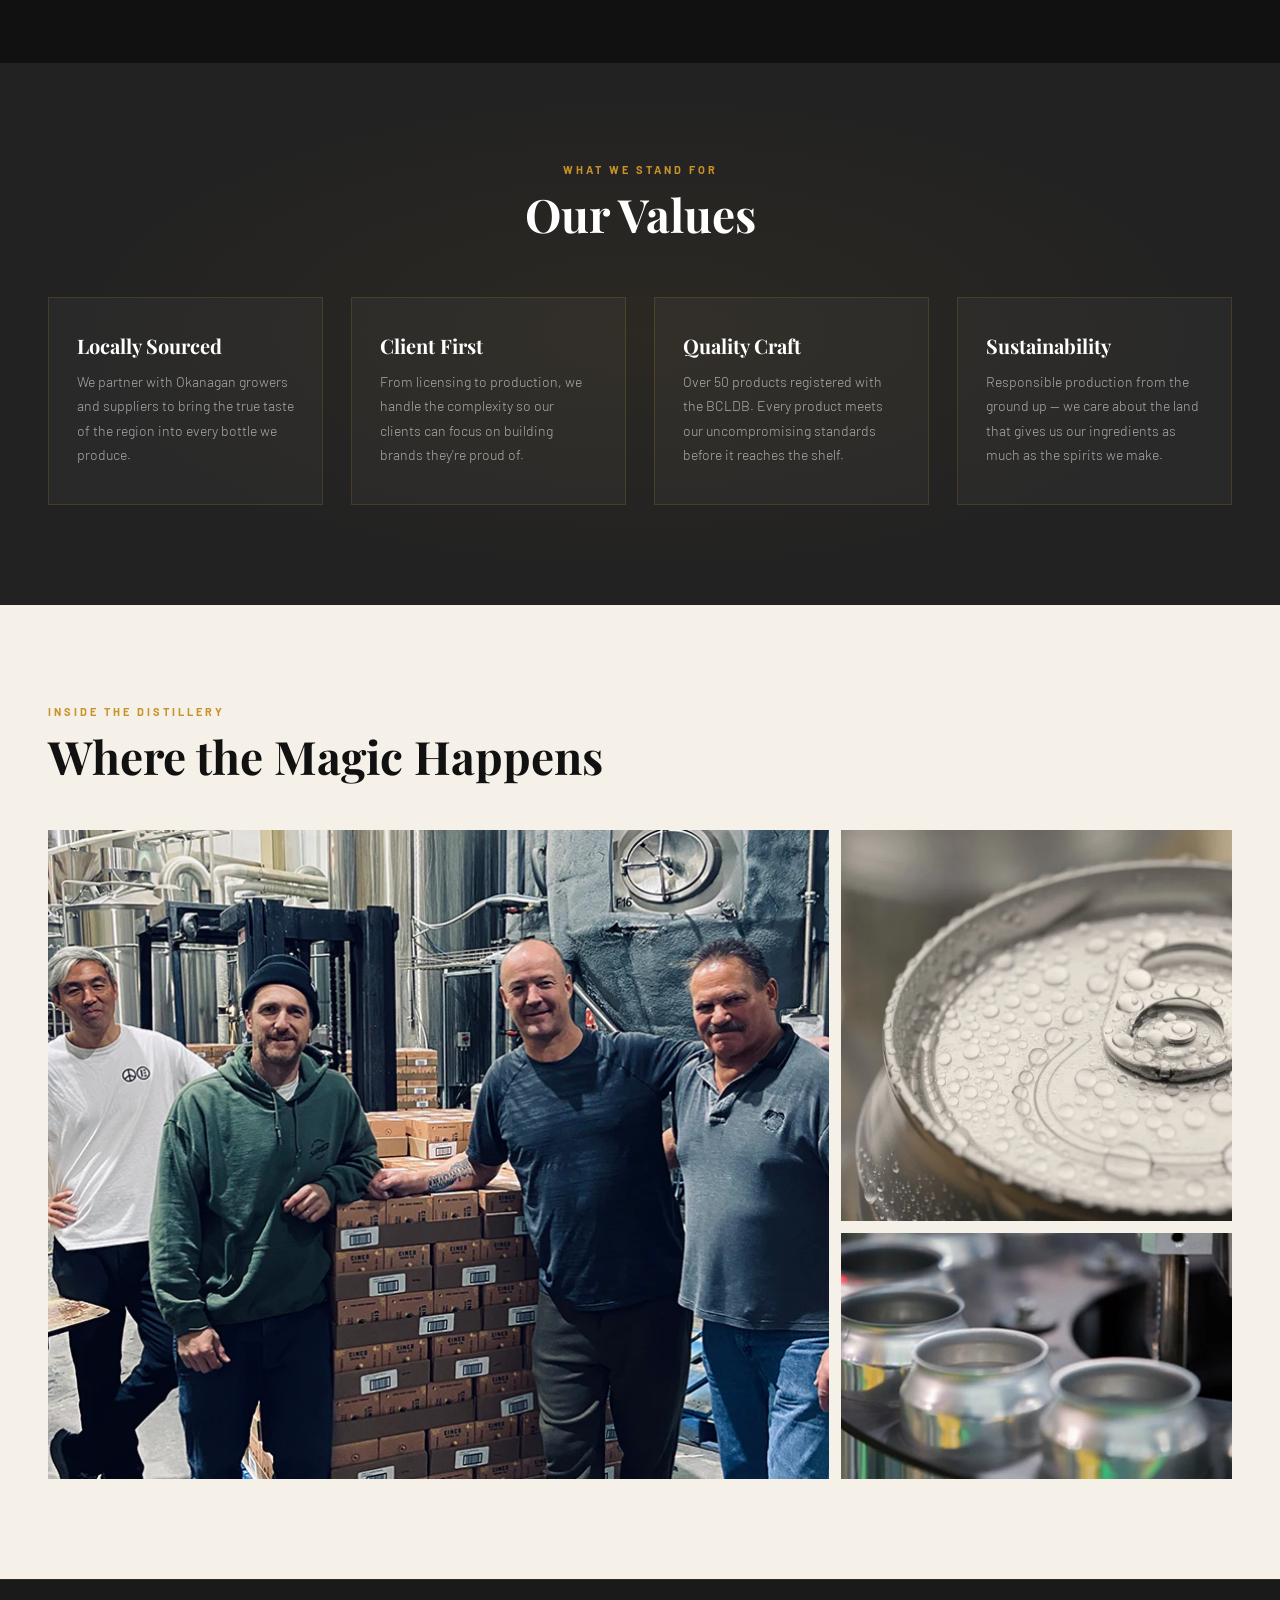
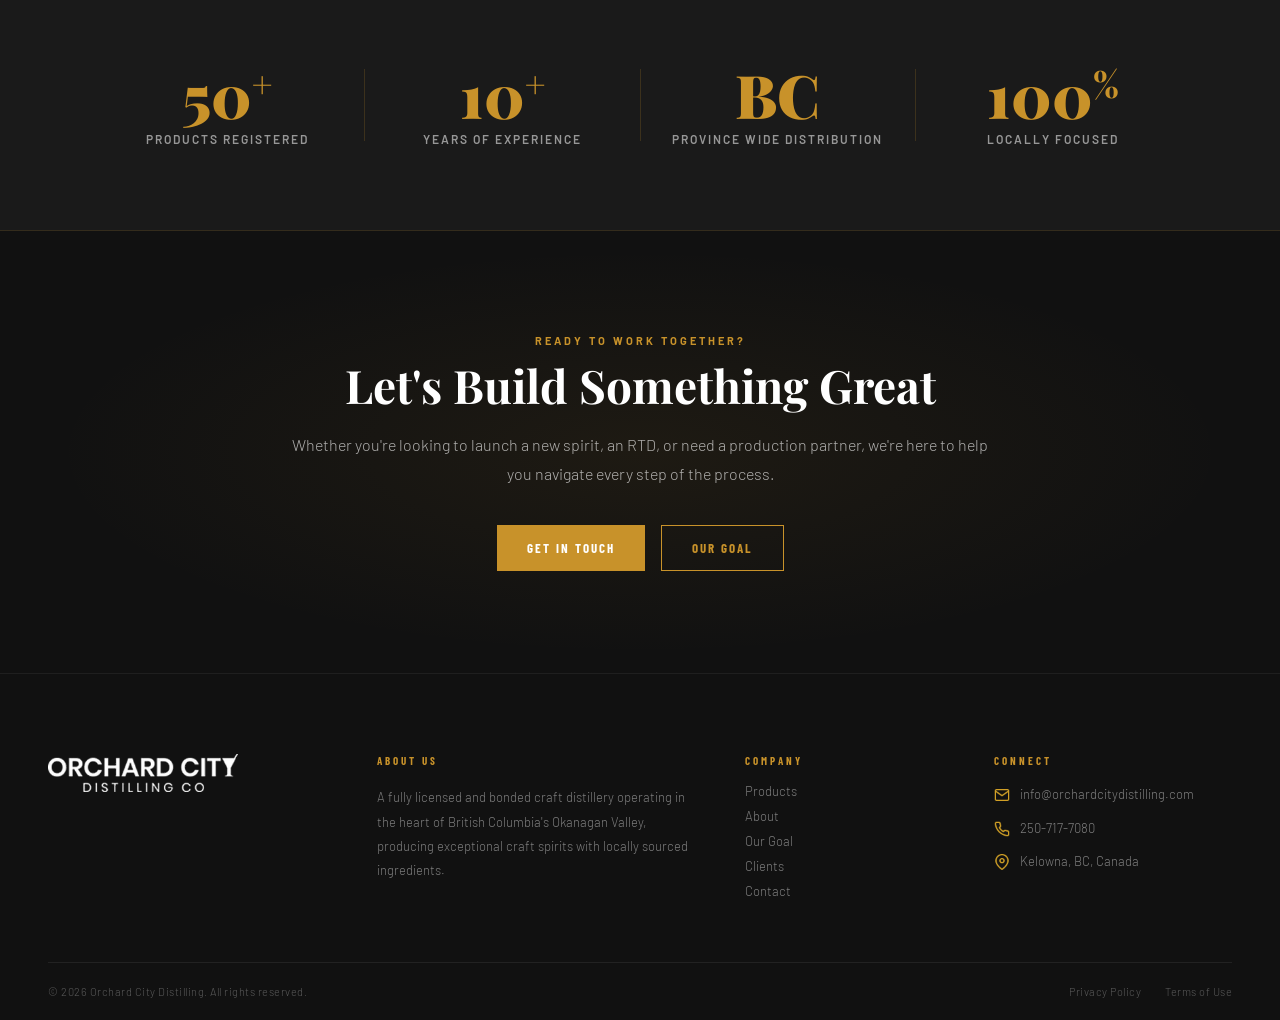
==== commit 0a9fd4db: "Updated footer, added contact us and clients page" ====
--- a/aboutus.html
+++ b/aboutus.html
@@ -187,35 +187,52 @@
 <!-- FOOTER -->
 <footer>
   <div class="footer-inner">
-    <div class="footer-logo-wrap">
-      <img src="assets/images/footerlogo.png" alt="Orchard City Distilling" class="footer-logo"/>
-    </div>
-    <div class="footer-tagline">Craft Spirits — Kelowna, British Columbia</div>
-    <div class="footer-grid">
+
+    <div class="footer-top">
+
+      <!-- Logo -->
+      <div class="footer-brand">
+        <img src="assets/images/footerlogo.png" alt="Orchard City Distilling" class="footer-logo"/>
+      </div>
+
+      <!-- About Us -->
       <div class="footer-col">
         <h4>About Us</h4>
         <p>A fully licensed and bonded craft distillery operating in the heart of British Columbia's Okanagan Valley, producing exceptional craft spirits with locally sourced ingredients.</p>
       </div>
-      <div class="footer-col">
-        <h4>Products</h4>
-        <a href="#">Gin</a>
-        <a href="#">Vodka</a>
-        <a href="#">Whisky</a>
-        <a href="#">Liqueurs</a>
-        <a href="#">Cocktails</a>
-      </div>
+
+      <!-- Company -->
       <div class="footer-col">
         <h4>Company</h4>
+        <a href="index.html">Products</a>
         <a href="aboutus.html">About</a>
-        <a href="ourgoal.html">Our Story</a>
+        <a href="ourgoal.html">Our Goal</a>
         <a href="clients.html">Clients</a>
         <a href="contact.html">Contact</a>
       </div>
+
+      <!-- Connect -->
       <div class="footer-col">
-        <h4>Visit Us</h4>
-        <p>Kelowna, BC<br>British Columbia<br>Canada</p>
-      </div>
-    </div>
+        <h4>Connect</h4>
+        <div class="footer-contact-item">
+          <!-- Replace src with your email icon -->
+          <img src="assets/images/mail.png" alt="Email" class="footer-contact-icon"/>
+          <a href="mailto:info@orchardcitydistilling.com">info@orchardcitydistilling.com</a>
+        </div>
+        <div class="footer-contact-item">
+          <!-- Replace src with your phone icon -->
+          <img src="assets/images/phone.png" alt="Phone" class="footer-contact-icon"/>
+          <a href="tel:2507177080">250-717-7080</a>
+        </div>
+        <div class="footer-contact-item">
+          <!-- Replace src with your location icon -->
+          <img src="assets/images/location.png" alt="Location" class="footer-contact-icon"/>
+          <span>Kelowna, BC, Canada</span>
+        </div>
+      </div>
+
+    </div>
+
     <div class="footer-bottom">
       <p>&copy; 2026 Orchard City Distilling. All rights reserved.</p>
       <div class="footer-bottom-links">
@@ -223,6 +240,7 @@
         <a href="#">Terms of Use</a>
       </div>
     </div>
+
   </div>
 </footer>
 
--- a/assets/css/general.css
+++ b/assets/css/general.css
@@ -196,97 +196,142 @@
 .mobile-menu a:last-child { border-bottom: none; }
 .mobile-menu a:hover { color: var(--gold); }
 
-/* ─────────────────────────────────────────
+/* ===========================================
    FOOTER
-───────────────────────────────────────── */
+   Replace the footer section in global.css
+   with this block.
+=========================================== */
+ 
 footer {
   background: var(--dark);
-  border-top: 1px solid rgba(200, 146, 42, 0.2);
-  padding: clamp(40px, 6vw, 70px) clamp(16px, 4vw, 48px) clamp(20px, 3vw, 32px);
-}
-
+  border-top: 1px solid rgba(255, 255, 255, 0.06);
+  padding: clamp(48px, 7vw, 80px) clamp(16px, 4vw, 48px) 0;
+}
+ 
 .footer-inner {
   max-width: 1200px;
   margin: 0 auto;
 }
-
-.footer-logo-wrap {
-  margin-bottom: 12px;
-}
-
+ 
+/* ── TOP ROW: logo + 3 columns ── */
+.footer-top {
+  display: grid;
+  grid-template-columns: 1.4fr 1.6fr 1fr 1.2fr;
+  gap: clamp(24px, 4vw, 60px);
+  padding-bottom: clamp(40px, 6vw, 64px);
+  align-items: start;
+}
+ 
+/* Brand / logo column */
+.footer-brand {
+  display: flex;
+  align-items: flex-start;
+}
+ 
 .footer-logo {
-  width: clamp(100px, 18vw, 200px);
+  width: clamp(110px, 16vw, 190px);
   height: auto;
   object-fit: contain;
   display: block;
   filter: brightness(1.1);
 }
-
-.footer-tagline {
-  font-size: 12px;
-  color: var(--text-muted);
-  letter-spacing: 2px;
-  text-transform: uppercase;
-  margin-bottom: 36px;
-}
-
-.footer-grid {
-  display: grid;
-  grid-template-columns: 2fr 1fr 1fr 1fr;
-  gap: 32px;
-  margin-bottom: 48px;
-}
-
+ 
+/* Column headings — gold, spaced caps */
 .footer-col h4 {
   font-family: 'Barlow Condensed', sans-serif;
-  font-size: 12px;
+  font-size: 11px;
   font-weight: 700;
-  letter-spacing: 2px;
+  letter-spacing: 3px;
   text-transform: uppercase;
   color: var(--gold);
-  margin-bottom: 16px;
-}
-
-.footer-col p,
+  margin-bottom: 18px;
+}
+ 
+/* Body text and links */
+.footer-col p {
+  font-size: clamp(12px, 1.3vw, 13px);
+  font-weight: 300;
+  color: rgba(255, 255, 255, 0.45);
+  line-height: 1.85;
+}
+ 
 .footer-col a {
-  font-size: 13px;
-  font-weight: 300;
-  color: rgba(255, 255, 255, 0.55);
-  line-height: 1.8;
-  text-decoration: none;
-  display: block;
-  transition: color 0.2s;
-}
-
+  display: block;
+  font-size: clamp(12px, 1.3vw, 13px);
+  font-weight: 300;
+  color: rgba(255, 255, 255, 0.45);
+  text-decoration: none;
+  line-height: 1;
+  margin-bottom: 12px;
+  transition: color 0.2s;
+}
+ 
+.footer-col a:last-child { margin-bottom: 0; }
 .footer-col a:hover { color: var(--gold); }
-
+ 
+/* ── CONNECT column: icon + text rows ── */
+.footer-contact-item {
+  display: flex;
+  align-items: flex-start;
+  gap: 10px;
+  margin-bottom: 14px;
+}
+ 
+.footer-contact-item:last-child { margin-bottom: 0; }
+ 
+.footer-contact-icon {
+  width: clamp(14px, 1.8vw, 16px);
+  height: clamp(14px, 1.8vw, 16px);
+  object-fit: contain;
+  flex-shrink: 0;
+  margin-top: 2px;
+  filter: invert(62%) sepia(60%) saturate(500%) hue-rotate(5deg) brightness(95%);
+}
+ 
+.footer-contact-item a,
+.footer-contact-item span {
+  font-size: clamp(12px, 1.3vw, 13px);
+  font-weight: 300;
+  color: rgba(255, 255, 255, 0.45);
+  text-decoration: none;
+  line-height: 1.5;
+  transition: color 0.2s;
+}
+ 
+.footer-contact-item a:hover { color: var(--gold); }
+ 
+/* ── BOTTOM BAR ── */
 .footer-bottom {
   border-top: 1px solid rgba(255, 255, 255, 0.07);
-  padding-top: 24px;
+  padding: clamp(16px, 2.5vw, 22px) 0;
   display: flex;
   align-items: center;
   justify-content: space-between;
   gap: 16px;
   flex-wrap: wrap;
 }
-
+ 
 .footer-bottom p {
-  font-size: 12px;
-  color: var(--text-muted);
-}
-
+  font-size: 11px;
+  font-weight: 300;
+  color: rgba(255, 255, 255, 0.3);
+  letter-spacing: 0.5px;
+}
+ 
 .footer-bottom-links {
   display: flex;
-  gap: 20px;
-}
-
+  gap: 24px;
+}
+ 
 .footer-bottom-links a {
-  font-size: 12px;
-  color: var(--text-muted);
-  text-decoration: none;
-  transition: color 0.2s;
-}
-
+  font-size: 11px;
+  font-weight: 300;
+  color: rgba(255, 255, 255, 0.3);
+  text-decoration: none;
+  letter-spacing: 0.5px;
+  transition: color 0.2s;
+}
+ 
 .footer-bottom-links a:hover { color: var(--gold); }
 
 /* ─────────────────────────────────────────
@@ -295,15 +340,26 @@
 @media (max-width: 900px) {
   .nav-links  { display: none; }
   .hamburger  { display: flex; }
-  .footer-grid { grid-template-columns: 1fr 1fr; }
-}
-
-@media (max-width: 600px) {
-  .footer-grid { grid-template-columns: 1fr; }
+  .footer-top {
+    grid-template-columns: 1fr 1fr;
+    gap: clamp(28px, 4vw, 40px);
+  }
+ 
+  /* Logo spans full width on its own row */
+  .footer-brand {
+    grid-column: 1 / -1;
+    border-bottom: 1px solid rgba(255, 255, 255, 0.06);
+    padding-bottom: clamp(20px, 3vw, 28px);
+  }
+}
+
+@media (max-width: 540px) {
+  .footer-top { grid-template-columns: 1fr; }
+ 
   .footer-bottom {
     flex-direction: column;
     align-items: flex-start;
-    gap: 10px;
+    gap: 8px;
   }
 }
 
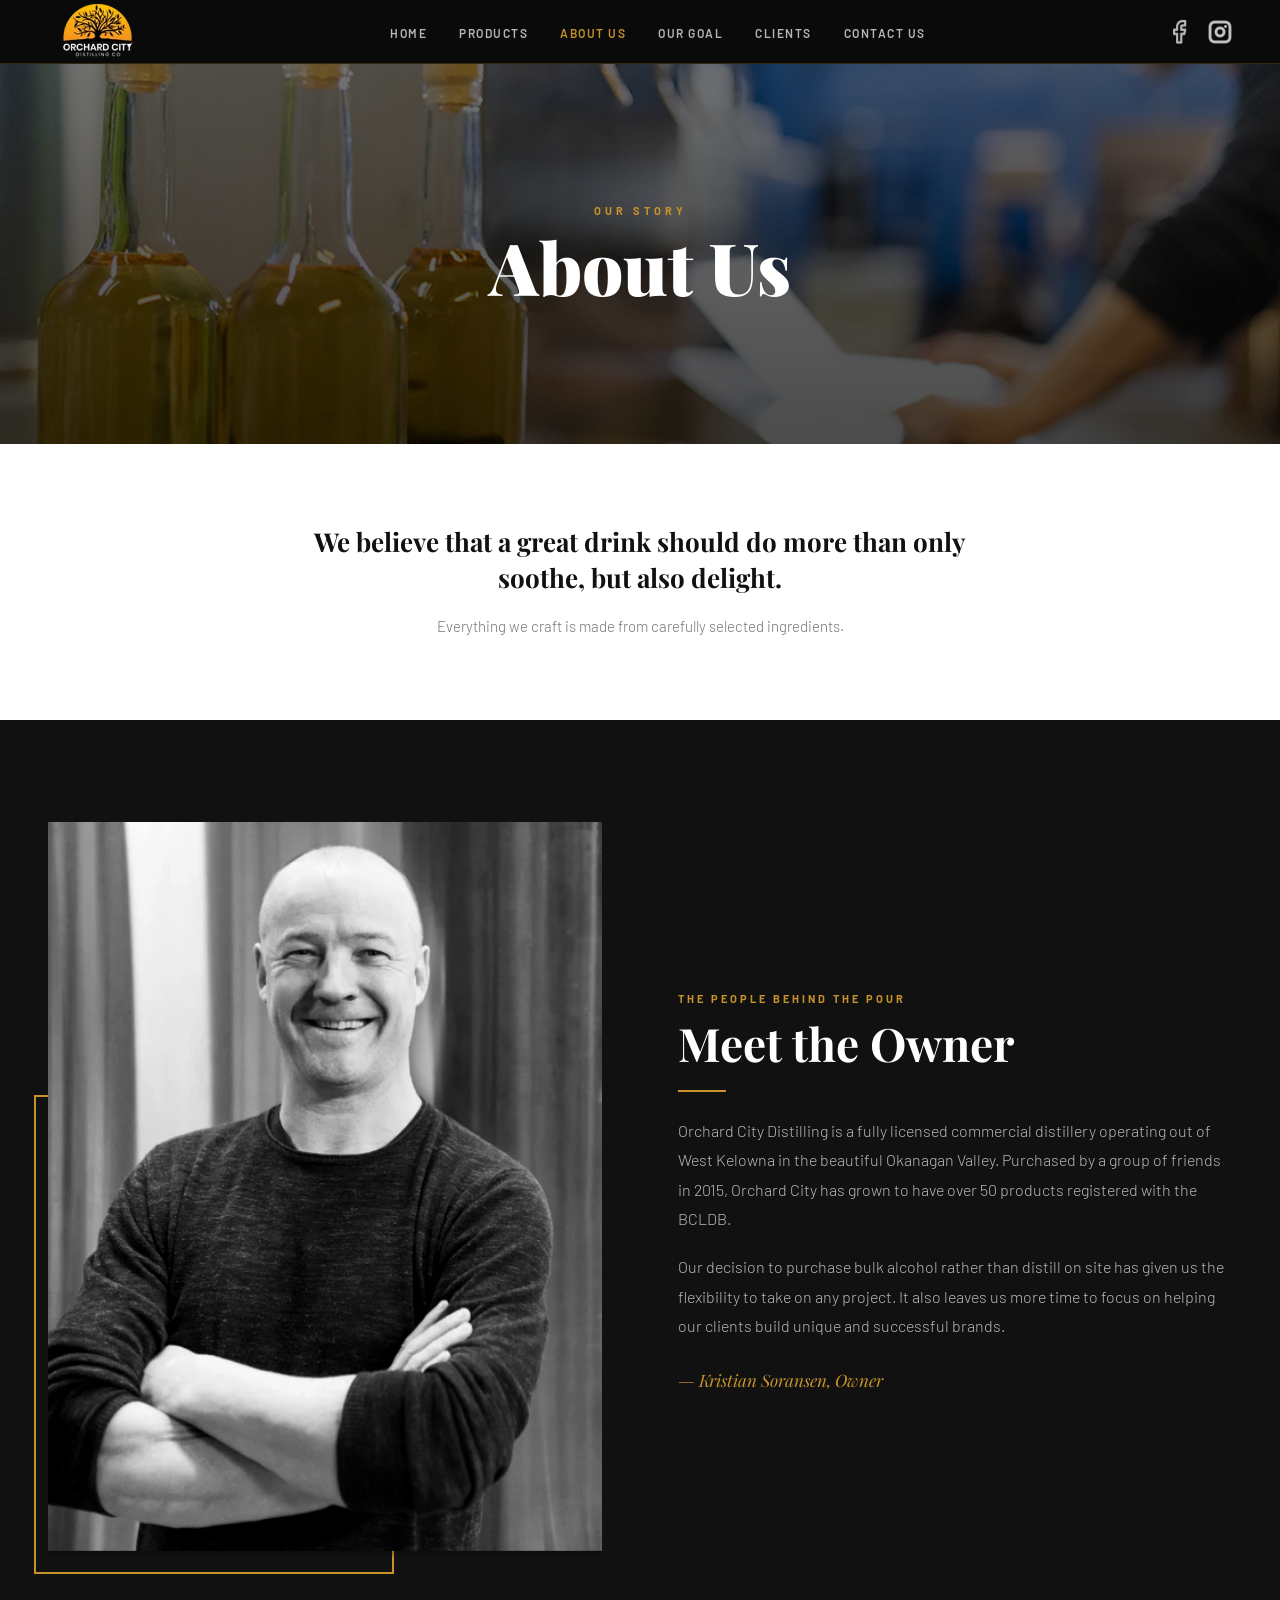
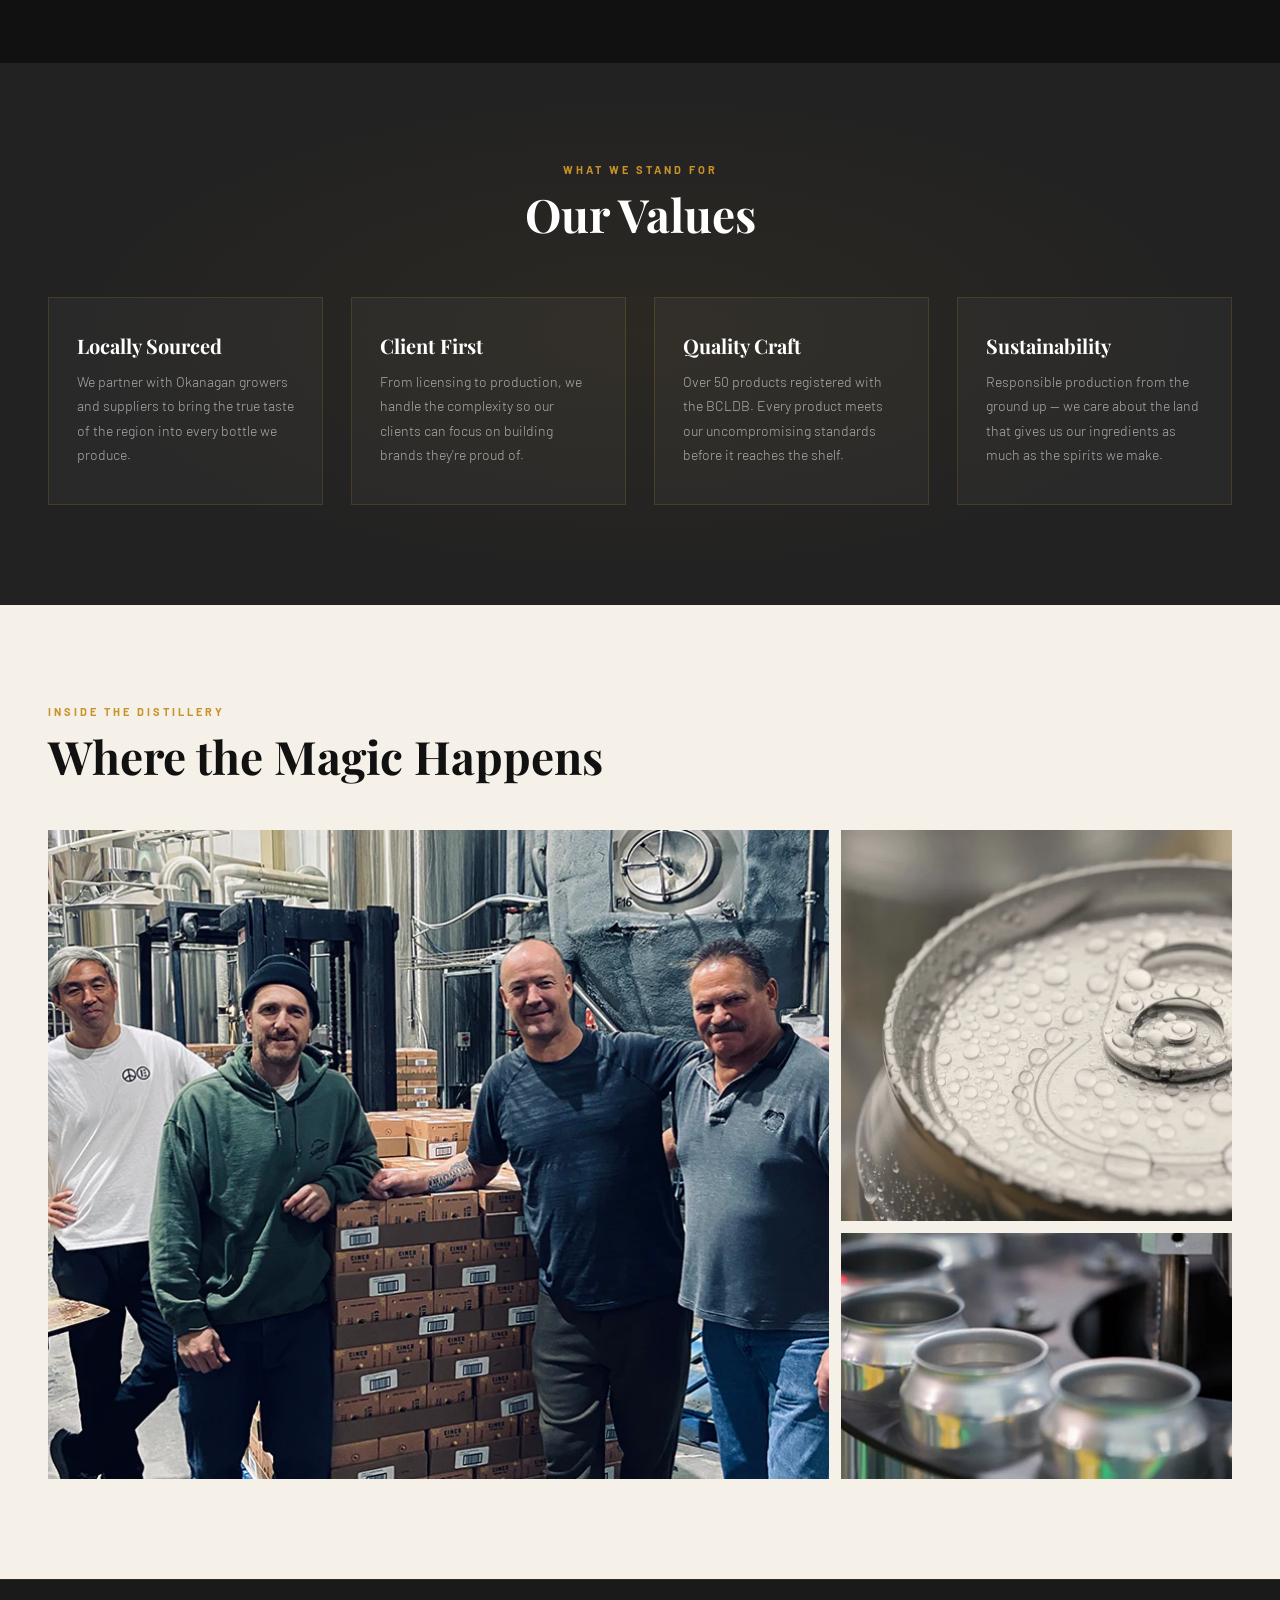
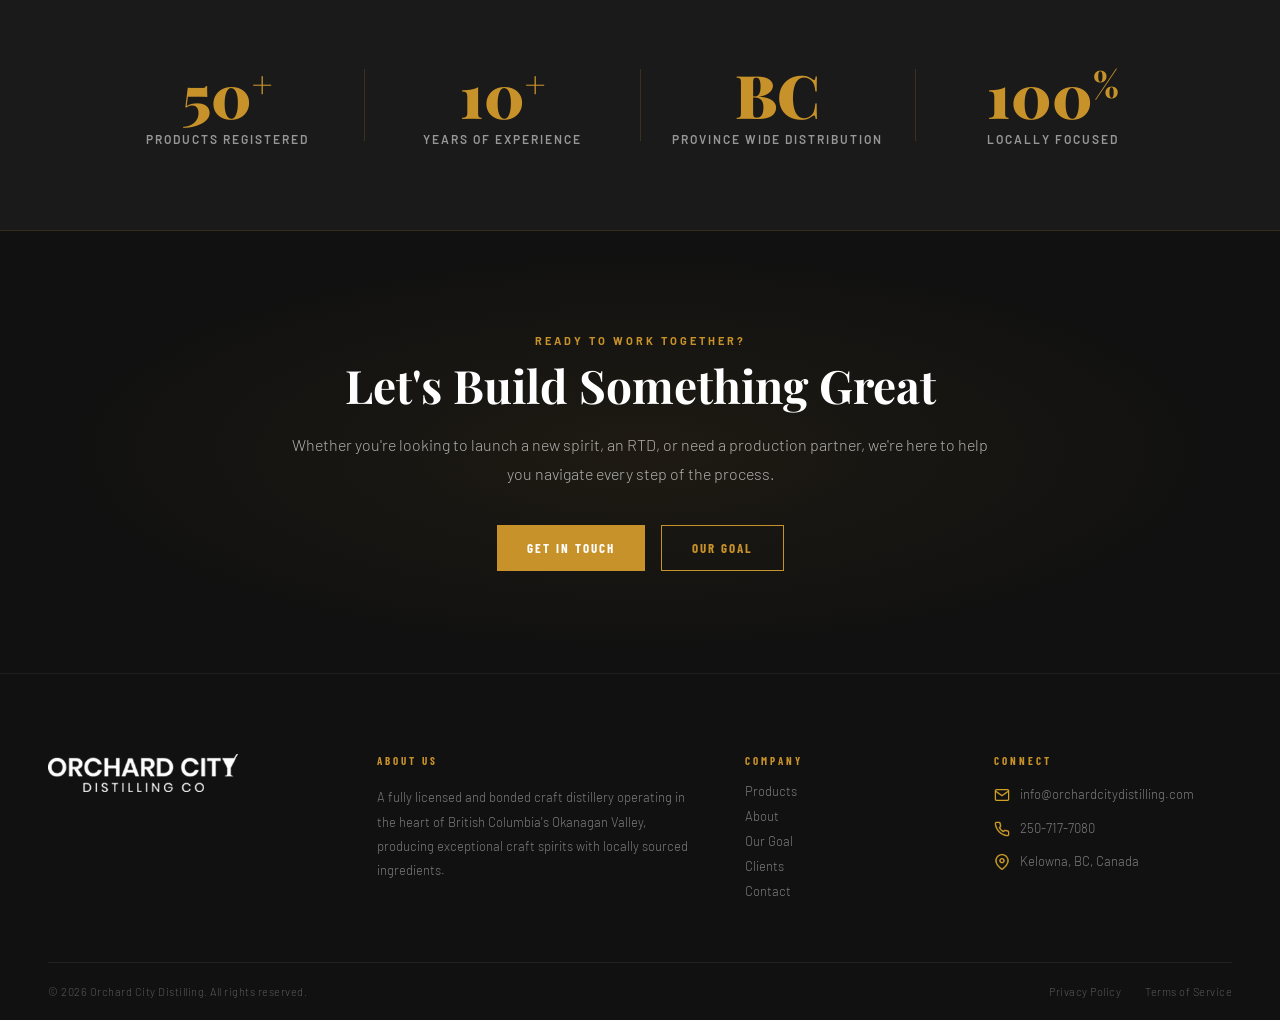
==== commit b5bfb072: "Added policies and updated footer" ====
--- a/aboutus.html
+++ b/aboutus.html
@@ -236,8 +236,8 @@
     <div class="footer-bottom">
       <p>&copy; 2026 Orchard City Distilling. All rights reserved.</p>
       <div class="footer-bottom-links">
-        <a href="#">Privacy Policy</a>
-        <a href="#">Terms of Use</a>
+        <a href="policies/privacy-policy.html">Privacy Policy</a>
+        <a href="policies/terms-of-service.html">Terms of Service</a>
       </div>
     </div>
 
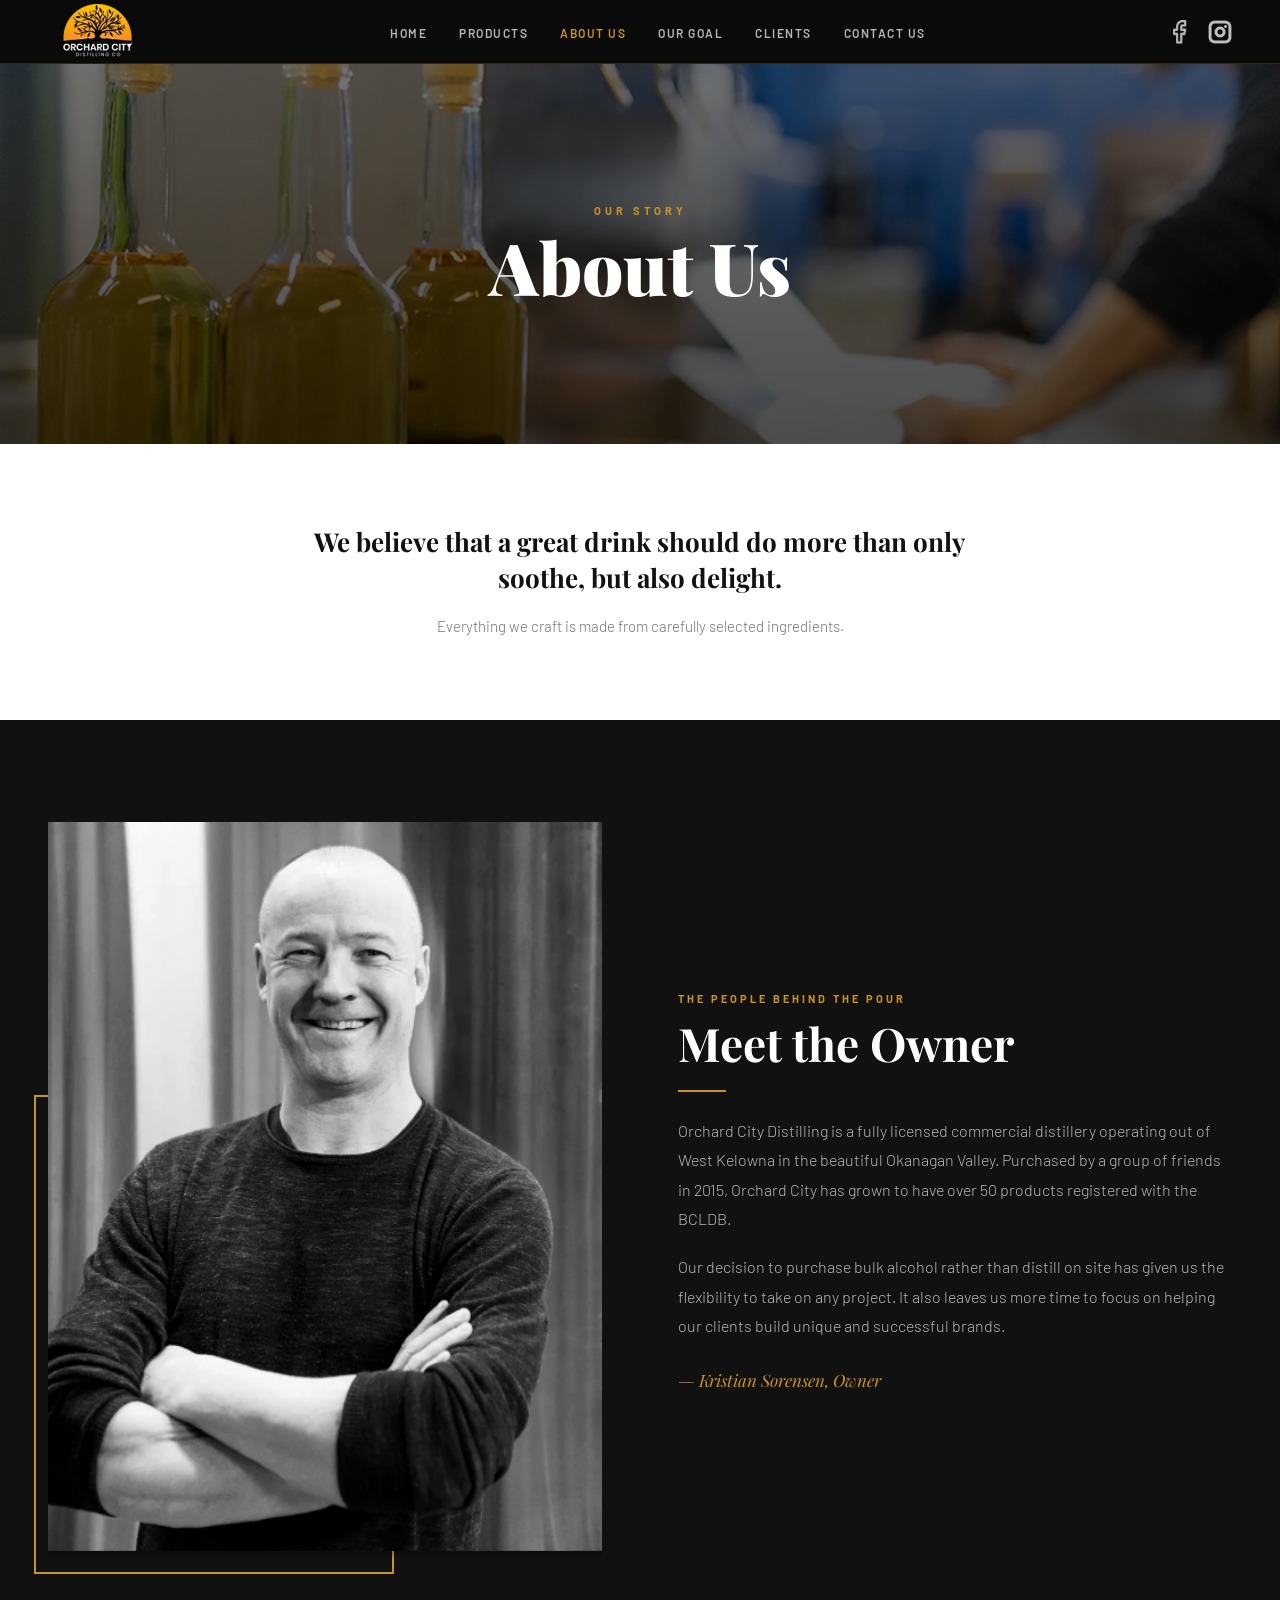
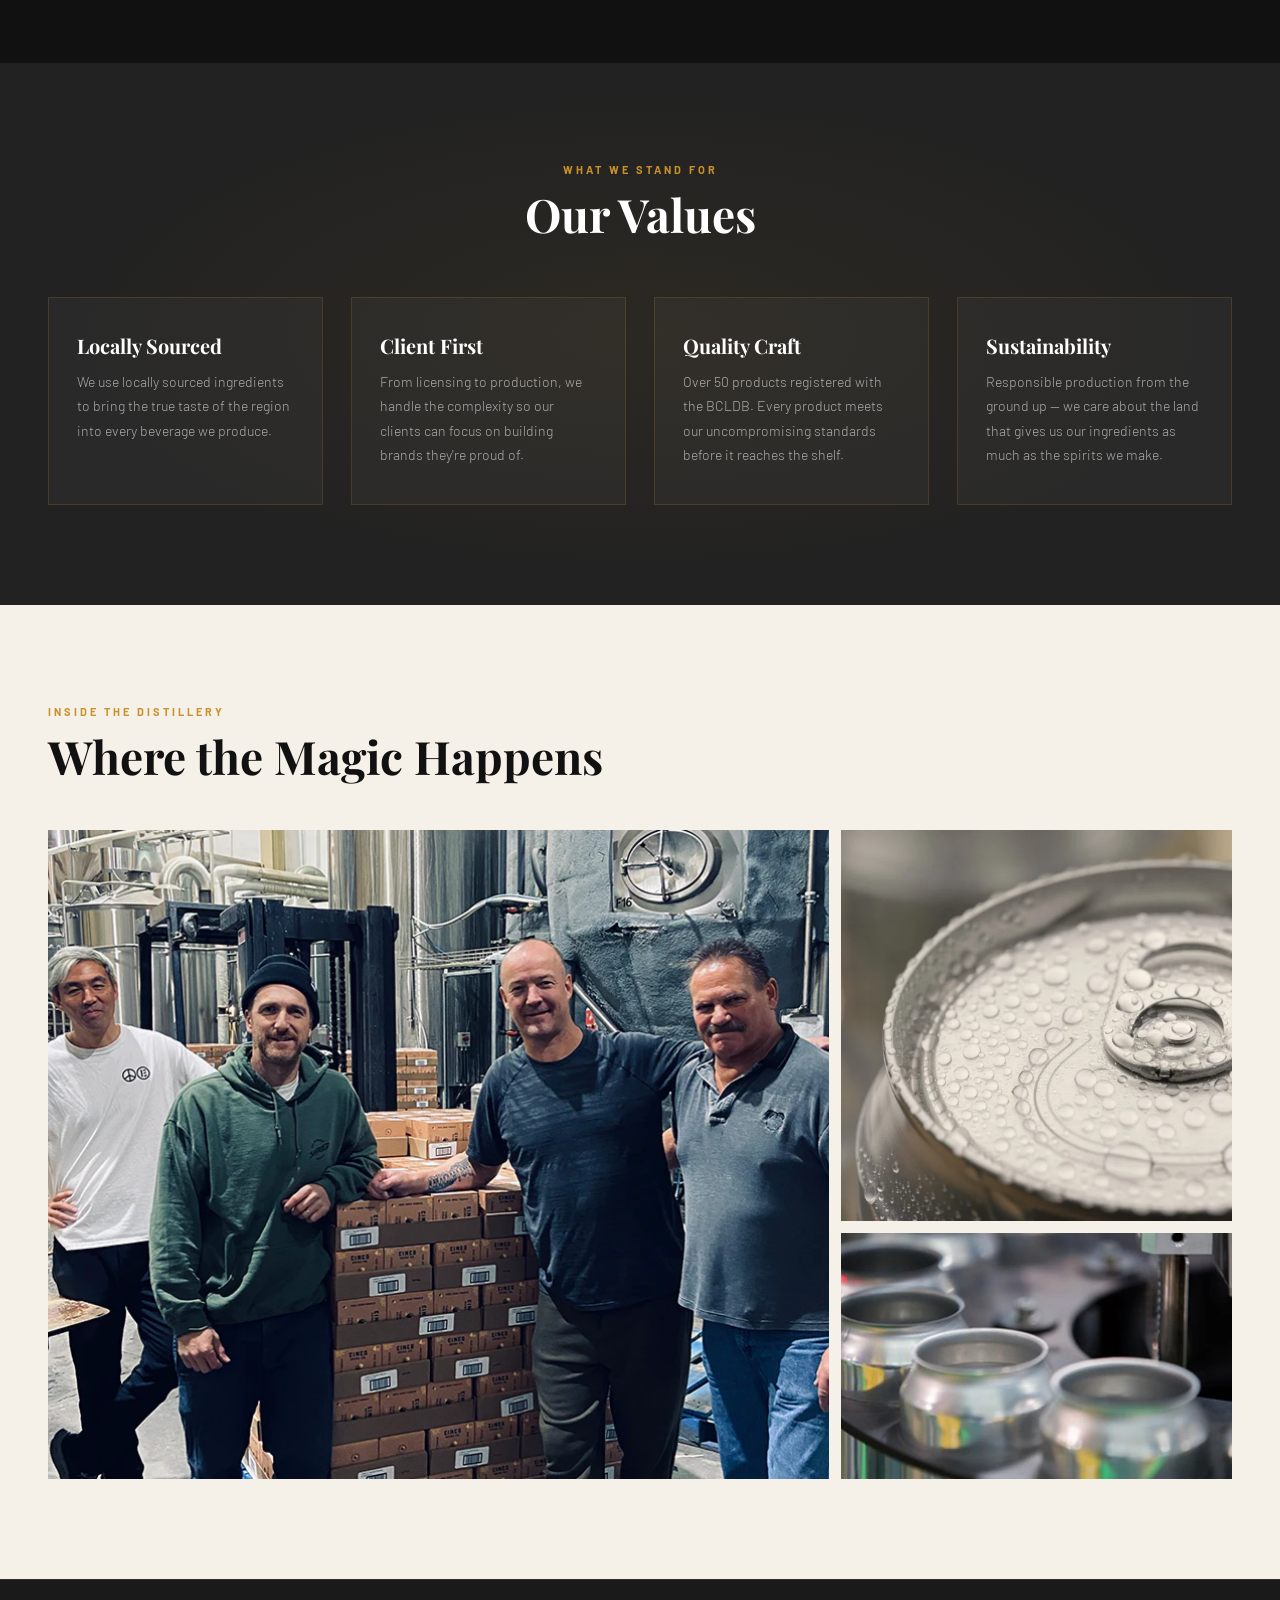
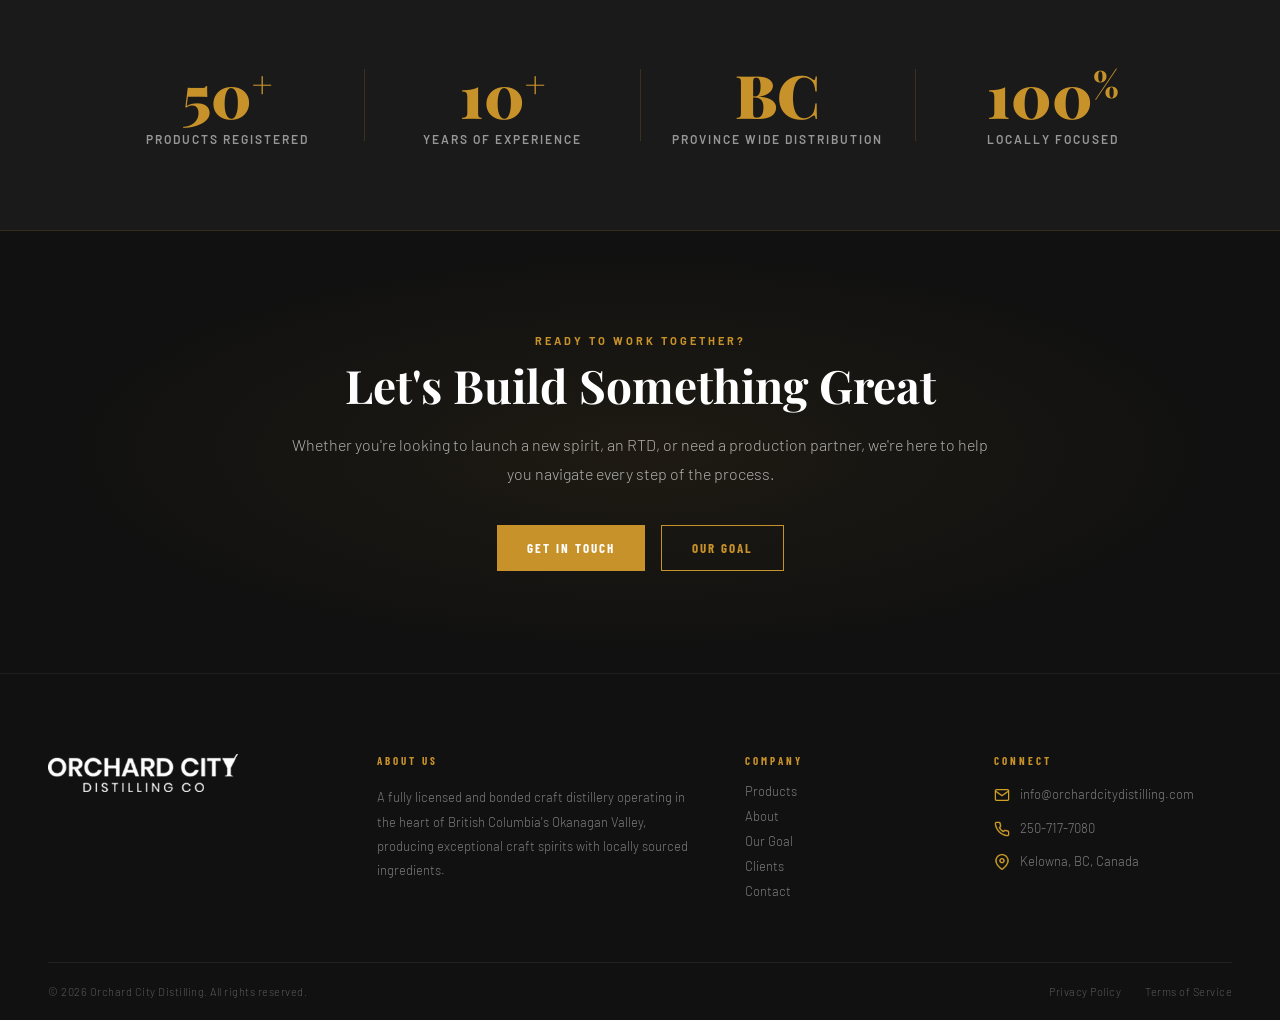
==== commit e295a82b: "Made changes as requested" ====
--- a/aboutus.html
+++ b/aboutus.html
@@ -7,6 +7,7 @@
   <link href="https://fonts.googleapis.com/css2?family=Playfair+Display:wght@700;900&family=Barlow:wght@300;400;500;600&family=Barlow+Condensed:wght@600;700&display=swap" rel="stylesheet"/>
   <link rel="stylesheet" href="assets/css/general.css" />
   <link rel="stylesheet" href="assets/css/aboutus.css" />
+  <link rel="icon" type="image/png" href="assets/images/logo.png">
 </head>
 <body>
 
@@ -85,7 +86,7 @@
       <p class="owner-body">
         Our decision to purchase bulk alcohol rather than distill on site has given us the flexibility to take on any project. It also leaves us more time to focus on helping our clients build unique and successful brands.
       </p>
-      <p class="owner-sig">— Kristian Soransen, Owner</p>
+      <p class="owner-sig">— Kristian Sorensen, Owner</p>
     </div>
 
   </div>
@@ -102,7 +103,7 @@
 
       <div class="value-card reveal">
         <h3 class="value-title">Locally Sourced</h3>
-        <p class="value-body">We partner with Okanagan growers and suppliers to bring the true taste of the region into every bottle we produce.</p>
+        <p class="value-body">We use locally sourced ingredients to bring the true taste of the region into every beverage we produce.</p>
       </div>
 
       <div class="value-card reveal reveal-delay-1">
--- a/assets/css/general.css
+++ b/assets/css/general.css
@@ -16,6 +16,7 @@
   --off-white: #f5f0e8;
   --white: #ffffff;
   --text-muted: #888;
+  --pink: #f5e5e7;
   --nav-h: 64px;
 }
 
